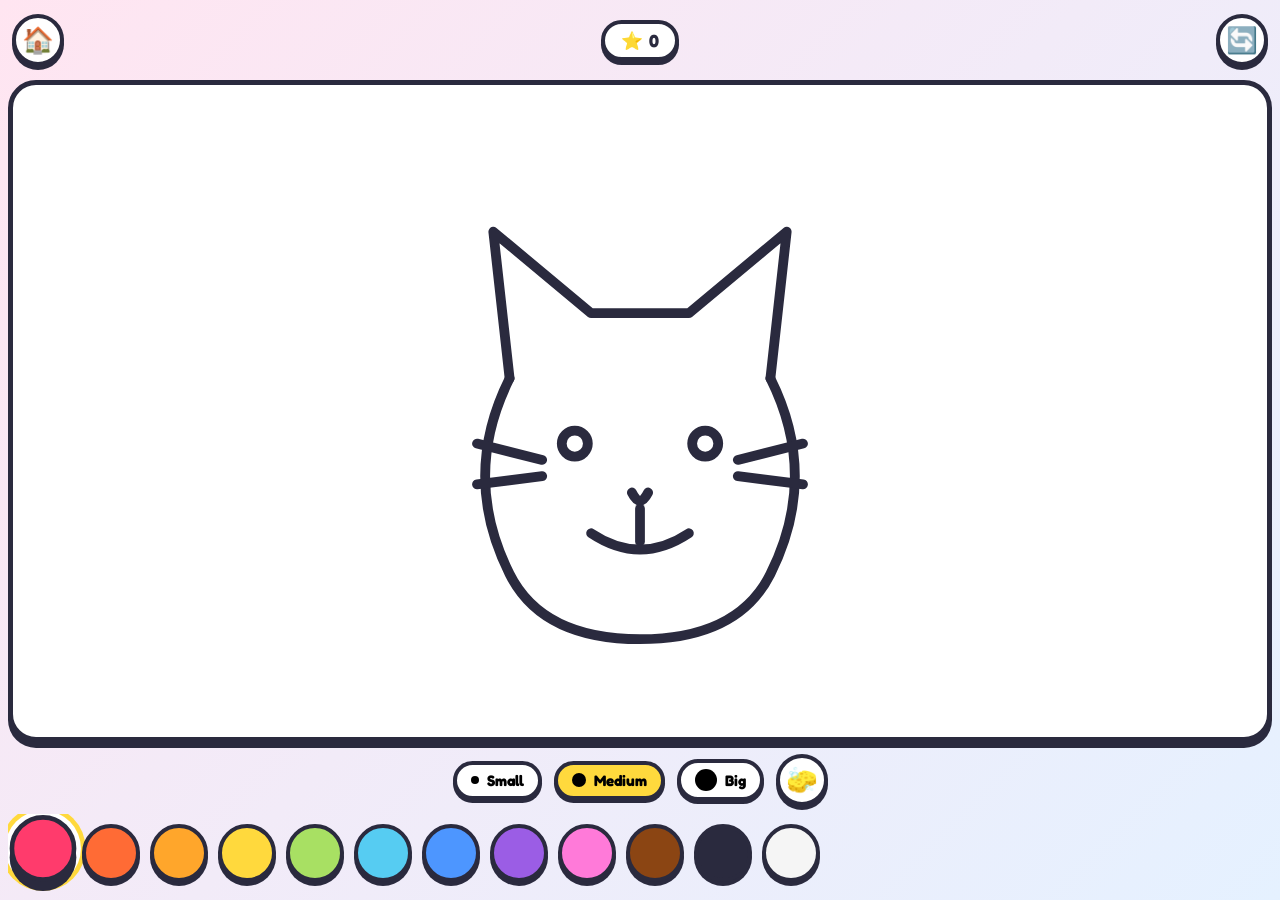
==== games/coloring.html @ 531c8b72 "Rename coloring.html to games/coloring.html" ====
<!DOCTYPE html>
<html lang="en">
<head>
<meta charset="UTF-8" />
<meta name="viewport" content="width=device-width, initial-scale=1.0, maximum-scale=1.0, user-scalable=no, viewport-fit=cover" />
<meta name="apple-mobile-web-app-capable" content="yes" />
<meta name="mobile-web-app-capable" content="yes" />
<meta name="theme-color" content="#FFD93D" />
<title>Jamaris Game — Coloring</title>
<link rel="preconnect" href="https://fonts.googleapis.com">
<link rel="preconnect" href="https://fonts.gstatic.com" crossorigin>
<link href="https://fonts.googleapis.com/css2?family=Fredoka:wght@500;600;700&family=Bowlby+One&display=swap" rel="stylesheet">
<link rel="stylesheet" href="../css/style.css">
</head>
<body>
<div class="screen active" id="coloring">
  <div class="top-bar">
    <button class="icon-btn" id="homeBtn" aria-label="Home">🏠</button>
    <div class="mini-stars">⭐ <span id="gameStars">0</span></div>
    <button class="icon-btn" id="nextBtn" aria-label="New animal">🔄</button>
  </div>

  <div class="canvas-wrap" id="canvasWrap">
    <canvas id="drawCanvas"></canvas>
    <svg id="outlineSvg" viewBox="0 0 400 400" preserveAspectRatio="xMidYMid meet"></svg>
  </div>

  <div class="brush-row">
    <button class="brush-btn" data-brush="12">
      <span class="brush-dot" style="width:8px;height:8px;"></span> Small
    </button>
    <button class="brush-btn active" data-brush="24">
      <span class="brush-dot" style="width:14px;height:14px;"></span> Medium
    </button>
    <button class="brush-btn" data-brush="40">
      <span class="brush-dot" style="width:22px;height:22px;"></span> Big
    </button>
    <button class="icon-btn" id="eraseBtn" aria-label="Erase">🧽</button>
  </div>

  <div class="palette" id="palette"></div>
</div>

<!-- Celebration -->
<div class="celebrate" id="celebrate">
  <div class="msg" id="celebrateMsg">YAY!</div>
</div>

<!-- Go-home confirmation -->
<div class="modal-bg" id="homeModal">
  <div class="modal">
    <h2>Go home? 🏠</h2>
    <p style="font-size:1rem; color:#6b6b8a;">Your drawing will be erased.</p>
    <div class="modal-buttons">
      <button class="modal-btn no" id="stayBtn">Stay</button>
      <button class="modal-btn yes" id="leaveBtn">Yes</button>
    </div>
  </div>
</div>

<script src="../js/coloring.js"></script>
</body>
</html>
---- css/style.css ----
/* ============================================================
   JAMARIS GAME — shared styles
   ============================================================ */
* { box-sizing: border-box; margin: 0; padding: 0; -webkit-tap-highlight-color: transparent; }
html, body {
  width: 100%;
  height: 100%;
  overflow: hidden;
  overscroll-behavior: none;
  touch-action: manipulation;
  font-family: 'Fredoka', sans-serif;
  user-select: none;
  -webkit-user-select: none;
}
body {
  background: linear-gradient(135deg, #FFE5F1 0%, #E5F1FF 25%, #FFF5D6 50%, #E5FFE9 75%, #FFE5F1 100%);
  background-size: 400% 400%;
  animation: rainbowShift 20s ease infinite;
  color: #2a2a3e;
  height: 100dvh;
}
@keyframes rainbowShift {
  0%, 100% { background-position: 0% 50%; }
  50% { background-position: 100% 50%; }
}
a { text-decoration: none; color: inherit; }

.screen { position: fixed; inset: 0; display: none; flex-direction: column; }
.screen.active { display: flex; }

/* ---------- HOME SCREEN ---------- */
#home {
  padding: max(20px, env(safe-area-inset-top)) 20px max(20px, env(safe-area-inset-bottom));
  align-items: center;
  justify-content: space-between;
}
.title-wrap { text-align: center; padding-top: 10px; }
.title {
  font-family: 'Bowlby One', sans-serif;
  font-size: clamp(2.8rem, 12vw, 4.5rem);
  line-height: 1;
  letter-spacing: -2px;
  display: inline-block;
}
.title span {
  display: inline-block;
  animation: bounce 2s ease-in-out infinite;
}
.title span:nth-child(1) { color: #FF4F8B; animation-delay: 0s; }
.title span:nth-child(2) { color: #FFA62B; animation-delay: 0.1s; }
.title span:nth-child(3) { color: #FFD93D; animation-delay: 0.2s; }
.title span:nth-child(4) { color: #6BCB77; animation-delay: 0.3s; }
.title span:nth-child(5) { color: #4D96FF; animation-delay: 0.4s; }
.title span:nth-child(6) { color: #9B5DE5; animation-delay: 0.5s; }
.title span:nth-child(7) { color: #FF4F8B; animation-delay: 0.6s; }
@keyframes bounce {
  0%, 100% { transform: translateY(0) rotate(-2deg); }
  50% { transform: translateY(-12px) rotate(2deg); }
}
.subtitle {
  font-size: 1.1rem;
  font-weight: 600;
  color: #6b6b8a;
  margin-top: 8px;
}

.games-grid {
  display: grid;
  grid-template-columns: repeat(2, 1fr);
  gap: 18px;
  width: 100%;
  max-width: 480px;
  padding: 10px 4px;
}
.game-card {
  aspect-ratio: 1;
  border-radius: 28px;
  border: 5px solid #2a2a3e;
  display: flex;
  flex-direction: column;
  align-items: center;
  justify-content: center;
  cursor: pointer;
  position: relative;
  box-shadow: 0 8px 0 #2a2a3e, 0 12px 24px rgba(0,0,0,0.15);
  transition: transform 0.15s, box-shadow 0.15s;
  overflow: hidden;
}
.game-card:active {
  transform: translateY(4px);
  box-shadow: 0 4px 0 #2a2a3e, 0 6px 12px rgba(0,0,0,0.15);
}
.game-card.coloring { background: #FFB5D8; }
.game-card.locked   { background: #E8E8F0; cursor: not-allowed; }
.game-card .emoji {
  font-size: clamp(3rem, 14vw, 5rem);
  filter: drop-shadow(0 4px 0 rgba(0,0,0,0.1));
}
.game-card .label {
  font-weight: 700;
  font-size: 1.1rem;
  margin-top: 6px;
  color: #2a2a3e;
}
.game-card.locked .label { color: #9999b0; }
.game-card.locked .emoji { opacity: 0.4; filter: grayscale(0.7); }
.lock-badge {
  position: absolute;
  top: 8px;
  right: 8px;
  background: #2a2a3e;
  color: white;
  font-size: 0.7rem;
  padding: 4px 8px;
  border-radius: 20px;
  font-weight: 700;
}

.star-display {
  display: flex;
  align-items: center;
  gap: 8px;
  background: white;
  padding: 12px 22px;
  border-radius: 999px;
  border: 4px solid #2a2a3e;
  box-shadow: 0 5px 0 #2a2a3e;
  font-weight: 700;
  font-size: 1.3rem;
}
.star-display .star { font-size: 1.6rem; animation: spin 4s linear infinite; }
@keyframes spin { 100% { transform: rotate(360deg); } }

/* Decorative floating shapes */
.floater {
  position: absolute;
  font-size: 2.5rem;
  opacity: 0.6;
  animation: float 6s ease-in-out infinite;
  pointer-events: none;
}
@keyframes float {
  0%, 100% { transform: translateY(0) rotate(0deg); }
  50% { transform: translateY(-20px) rotate(15deg); }
}

/* ---------- COLORING SCREEN ---------- */
#coloring {
  padding: max(8px, env(safe-area-inset-top)) 8px max(8px, env(safe-area-inset-bottom));
}
.top-bar {
  display: flex;
  justify-content: space-between;
  align-items: center;
  padding: 6px 4px;
  gap: 8px;
}
.icon-btn {
  width: 52px;
  height: 52px;
  border-radius: 50%;
  border: 4px solid #2a2a3e;
  background: white;
  font-size: 1.6rem;
  display: flex;
  align-items: center;
  justify-content: center;
  cursor: pointer;
  box-shadow: 0 4px 0 #2a2a3e;
  transition: transform 0.1s, box-shadow 0.1s;
  flex-shrink: 0;
}
.icon-btn:active {
  transform: translateY(3px);
  box-shadow: 0 1px 0 #2a2a3e;
}
.mini-stars {
  background: white;
  border: 4px solid #2a2a3e;
  border-radius: 999px;
  padding: 6px 16px;
  font-weight: 700;
  font-size: 1.1rem;
  display: flex;
  align-items: center;
  gap: 6px;
  box-shadow: 0 4px 0 #2a2a3e;
}

.canvas-wrap {
  flex: 1;
  margin: 8px 0;
  background: white;
  border-radius: 28px;
  border: 5px solid #2a2a3e;
  box-shadow: 0 6px 0 #2a2a3e;
  position: relative;
  overflow: hidden;
  touch-action: none;
}
#drawCanvas {
  position: absolute;
  inset: 0;
  width: 100%;
  height: 100%;
  touch-action: none;
}
#outlineSvg {
  position: absolute;
  inset: 0;
  width: 100%;
  height: 100%;
  pointer-events: none;
}
#outlineSvg path, #outlineSvg circle, #outlineSvg ellipse {
  fill: none;
  stroke: #2a2a3e;
  stroke-width: 6;
  stroke-linejoin: round;
  stroke-linecap: round;
}

.palette {
  display: flex;
  gap: 10px;
  overflow-x: auto;
  overflow-y: hidden;
  padding: 10px 6px;
  scroll-snap-type: x mandatory;
  -webkit-overflow-scrolling: touch;
  scrollbar-width: none;
}
.palette::-webkit-scrollbar { display: none; }
.crayon {
  flex-shrink: 0;
  width: 58px;
  height: 58px;
  border-radius: 50%;
  border: 4px solid #2a2a3e;
  cursor: pointer;
  box-shadow: 0 4px 0 #2a2a3e;
  transition: transform 0.15s;
  scroll-snap-align: center;
  position: relative;
}
.crayon:active { transform: scale(0.9); }
.crayon.active {
  transform: scale(1.15) translateY(-4px);
  box-shadow: 0 8px 0 #2a2a3e, 0 0 0 4px white, 0 0 0 8px #FFD93D;
}

.brush-row {
  display: flex;
  align-items: center;
  justify-content: center;
  gap: 12px;
  padding: 4px 6px 8px;
  flex-wrap: wrap;
}
.brush-btn {
  border: 4px solid #2a2a3e;
  background: white;
  border-radius: 999px;
  padding: 6px 14px;
  font-family: 'Fredoka', sans-serif;
  font-weight: 700;
  font-size: 0.95rem;
  box-shadow: 0 3px 0 #2a2a3e;
  cursor: pointer;
  display: flex;
  align-items: center;
  gap: 8px;
}
.brush-btn:active { transform: translateY(2px); box-shadow: 0 1px 0 #2a2a3e; }
.brush-btn.active { background: #FFD93D; }
.brush-dot { background: currentColor; border-radius: 50%; display: inline-block; }

/* ---------- CELEBRATION ---------- */
.celebrate {
  position: fixed;
  inset: 0;
  pointer-events: none;
  display: none;
  align-items: center;
  justify-content: center;
  z-index: 100;
}
.celebrate.active { display: flex; }
.celebrate .msg {
  font-family: 'Bowlby One', sans-serif;
  font-size: clamp(3rem, 15vw, 6rem);
  color: white;
  -webkit-text-stroke: 4px #2a2a3e;
  paint-order: stroke fill;
  animation: pop 1s ease-out;
  text-align: center;
}
@keyframes pop {
  0% { transform: scale(0) rotate(-20deg); opacity: 0; }
  50% { transform: scale(1.2) rotate(5deg); opacity: 1; }
  100% { transform: scale(1) rotate(0deg); opacity: 1; }
}
.confetti {
  position: absolute;
  width: 14px;
  height: 14px;
  border-radius: 3px;
  animation: fall 2s ease-in forwards;
}
@keyframes fall {
  0% { transform: translateY(-100px) rotate(0deg); opacity: 1; }
  100% { transform: translateY(100vh) rotate(720deg); opacity: 0; }
}

/* ---------- MODAL ---------- */
.modal-bg {
  position: fixed;
  inset: 0;
  background: rgba(0,0,0,0.5);
  display: none;
  align-items: center;
  justify-content: center;
  z-index: 200;
  padding: 20px;
}
.modal-bg.active { display: flex; }
.modal {
  background: white;
  border: 5px solid #2a2a3e;
  border-radius: 28px;
  padding: 28px 24px;
  text-align: center;
  box-shadow: 0 8px 0 #2a2a3e;
  max-width: 320px;
  width: 100%;
}
.modal h2 { font-family: 'Bowlby One', sans-serif; font-size: 1.6rem; margin-bottom: 16px; color: #2a2a3e; }
.modal-buttons { display: flex; gap: 12px; justify-content: center; margin-top: 20px; }
.modal-btn {
  border: 4px solid #2a2a3e;
  border-radius: 18px;
  padding: 12px 20px;
  font-family: 'Fredoka', sans-serif;
  font-weight: 700;
  font-size: 1rem;
  box-shadow: 0 4px 0 #2a2a3e;
  cursor: pointer;
  min-width: 100px;
}
.modal-btn.yes { background: #FF4F8B; color: white; }
.modal-btn.no { background: white; }
.modal-btn:active { transform: translateY(3px); box-shadow: 0 1px 0 #2a2a3e; }
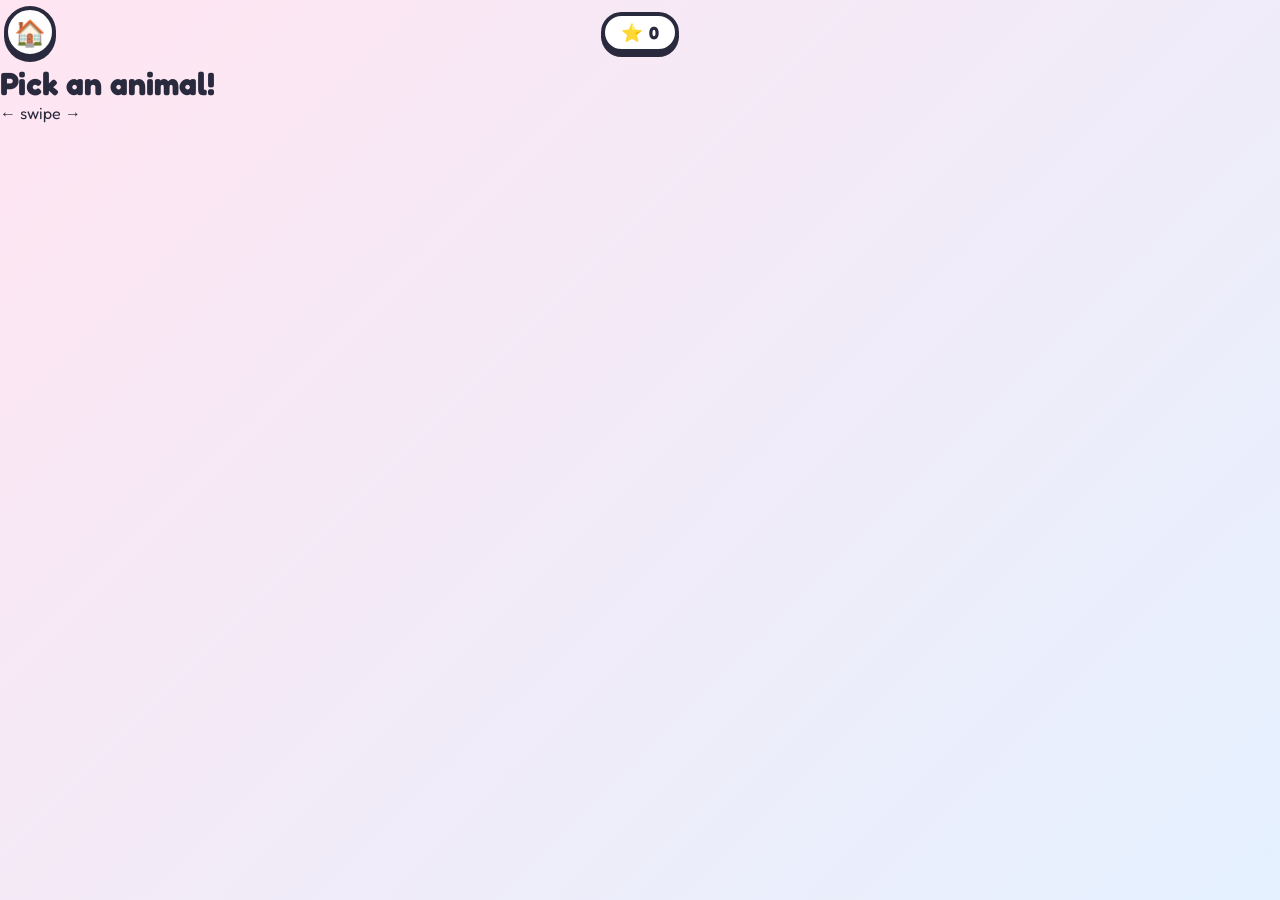
==== commit 8862bc51: "Update coloring.html" ====
--- a/games/coloring.html
+++ b/games/coloring.html
@@ -13,9 +13,29 @@
 <link rel="stylesheet" href="../css/style.css">
 </head>
 <body>
-<div class="screen active" id="coloring">
+
+<!-- PICKER SCREEN -->
+<div class="screen active" id="picker">
   <div class="top-bar">
-    <button class="icon-btn" id="homeBtn" aria-label="Home">🏠</button>
+    <a href="../index.html" class="icon-btn" aria-label="Home">🏠</a>
+    <div class="mini-stars">⭐ <span id="pickerStars">0</span></div>
+    <div style="width:52px;"></div>
+  </div>
+
+  <div class="picker-title">
+    <h1>Pick an animal!</h1>
+    <p>← swipe →</p>
+  </div>
+
+  <div class="animal-carousel" id="animalCarousel">
+    <!-- Cards inserted by JS -->
+  </div>
+</div>
+
+<!-- COLORING SCREEN -->
+<div class="screen" id="coloring">
+  <div class="top-bar">
+    <button class="icon-btn" id="backBtn" aria-label="Back">⬅️</button>
     <div class="mini-stars">⭐ <span id="gameStars">0</span></div>
     <button class="icon-btn" id="nextBtn" aria-label="New animal">🔄</button>
   </div>
@@ -46,18 +66,6 @@
   <div class="msg" id="celebrateMsg">YAY!</div>
 </div>
 
-<!-- Go-home confirmation -->
-<div class="modal-bg" id="homeModal">
-  <div class="modal">
-    <h2>Go home? 🏠</h2>
-    <p style="font-size:1rem; color:#6b6b8a;">Your drawing will be erased.</p>
-    <div class="modal-buttons">
-      <button class="modal-btn no" id="stayBtn">Stay</button>
-      <button class="modal-btn yes" id="leaveBtn">Yes</button>
-    </div>
-  </div>
-</div>
-
 <script src="../js/coloring.js"></script>
 </body>
 </html>
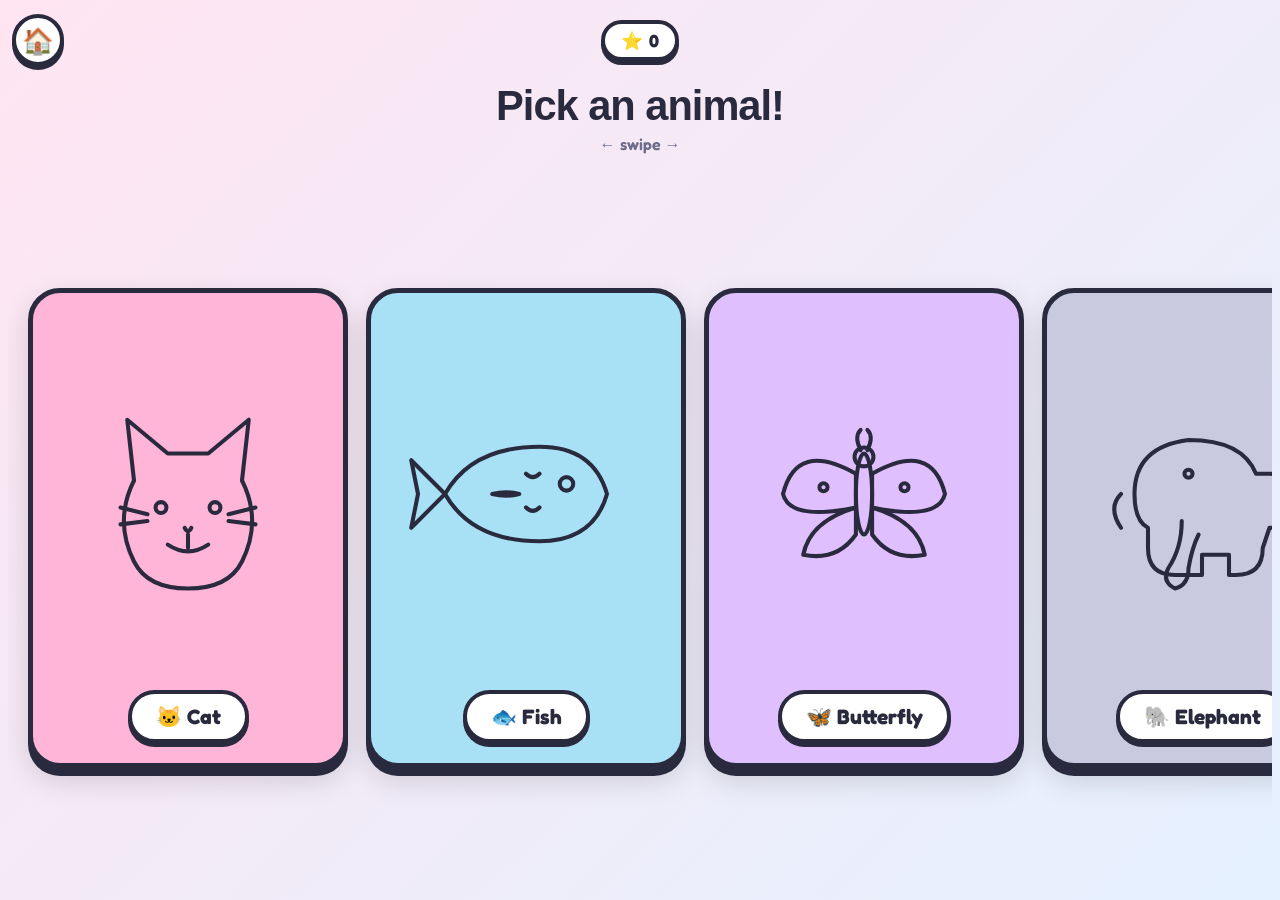
==== commit 8c5c03b6: "Update coloring.html" ====
--- a/games/coloring.html
+++ b/games/coloring.html
@@ -41,8 +41,8 @@
   </div>
 
   <div class="canvas-wrap" id="canvasWrap">
+    <canvas id="ghostCanvas"></canvas>
     <canvas id="drawCanvas"></canvas>
-    <svg id="outlineSvg" viewBox="0 0 400 400" preserveAspectRatio="xMidYMid meet"></svg>
   </div>
 
   <div class="brush-row">
--- a/css/style.css
+++ b/css/style.css
@@ -42,10 +42,7 @@
   letter-spacing: -2px;
   display: inline-block;
 }
-.title span {
-  display: inline-block;
-  animation: bounce 2s ease-in-out infinite;
-}
+.title span { display: inline-block; animation: bounce 2s ease-in-out infinite; }
 .title span:nth-child(1) { color: #FF4F8B; animation-delay: 0s; }
 .title span:nth-child(2) { color: #FFA62B; animation-delay: 0.1s; }
 .title span:nth-child(3) { color: #FFD93D; animation-delay: 0.2s; }
@@ -58,30 +55,17 @@
   50% { transform: translateY(-12px) rotate(2deg); }
 }
 .subtitle {
-  font-size: 1.1rem;
-  font-weight: 600;
-  color: #6b6b8a;
-  margin-top: 8px;
+  font-size: 1.1rem; font-weight: 600; color: #6b6b8a; margin-top: 8px;
 }
 
 .games-grid {
-  display: grid;
-  grid-template-columns: repeat(2, 1fr);
-  gap: 18px;
-  width: 100%;
-  max-width: 480px;
-  padding: 10px 4px;
+  display: grid; grid-template-columns: repeat(2, 1fr); gap: 18px;
+  width: 100%; max-width: 480px; padding: 10px 4px;
 }
 .game-card {
-  aspect-ratio: 1;
-  border-radius: 28px;
-  border: 5px solid #2a2a3e;
-  display: flex;
-  flex-direction: column;
-  align-items: center;
-  justify-content: center;
-  cursor: pointer;
-  position: relative;
+  aspect-ratio: 1; border-radius: 28px; border: 5px solid #2a2a3e;
+  display: flex; flex-direction: column; align-items: center; justify-content: center;
+  cursor: pointer; position: relative;
   box-shadow: 0 8px 0 #2a2a3e, 0 12px 24px rgba(0,0,0,0.15);
   transition: transform 0.15s, box-shadow 0.15s;
   overflow: hidden;
@@ -91,53 +75,35 @@
   box-shadow: 0 4px 0 #2a2a3e, 0 6px 12px rgba(0,0,0,0.15);
 }
 .game-card.coloring { background: #FFB5D8; }
+.game-card.dots     { background: #B5E0FF; }
 .game-card.locked   { background: #E8E8F0; cursor: not-allowed; }
 .game-card .emoji {
   font-size: clamp(3rem, 14vw, 5rem);
   filter: drop-shadow(0 4px 0 rgba(0,0,0,0.1));
 }
 .game-card .label {
-  font-weight: 700;
-  font-size: 1.1rem;
-  margin-top: 6px;
-  color: #2a2a3e;
+  font-weight: 700; font-size: 1.1rem; margin-top: 6px; color: #2a2a3e;
 }
 .game-card.locked .label { color: #9999b0; }
 .game-card.locked .emoji { opacity: 0.4; filter: grayscale(0.7); }
 .lock-badge {
-  position: absolute;
-  top: 8px;
-  right: 8px;
-  background: #2a2a3e;
-  color: white;
-  font-size: 0.7rem;
-  padding: 4px 8px;
-  border-radius: 20px;
-  font-weight: 700;
+  position: absolute; top: 8px; right: 8px;
+  background: #2a2a3e; color: white; font-size: 0.7rem;
+  padding: 4px 8px; border-radius: 20px; font-weight: 700;
 }
 
 .star-display {
-  display: flex;
-  align-items: center;
-  gap: 8px;
-  background: white;
-  padding: 12px 22px;
-  border-radius: 999px;
-  border: 4px solid #2a2a3e;
-  box-shadow: 0 5px 0 #2a2a3e;
-  font-weight: 700;
-  font-size: 1.3rem;
+  display: flex; align-items: center; gap: 8px;
+  background: white; padding: 12px 22px; border-radius: 999px;
+  border: 4px solid #2a2a3e; box-shadow: 0 5px 0 #2a2a3e;
+  font-weight: 700; font-size: 1.3rem;
 }
 .star-display .star { font-size: 1.6rem; animation: spin 4s linear infinite; }
 @keyframes spin { 100% { transform: rotate(360deg); } }
 
-/* Decorative floating shapes */
 .floater {
-  position: absolute;
-  font-size: 2.5rem;
-  opacity: 0.6;
-  animation: float 6s ease-in-out infinite;
-  pointer-events: none;
+  position: absolute; font-size: 2.5rem; opacity: 0.6;
+  animation: float 6s ease-in-out infinite; pointer-events: none;
 }
 @keyframes float {
   0%, 100% { transform: translateY(0) rotate(0deg); }
@@ -145,49 +111,191 @@
 }
 
 /* ---------- COLORING SCREEN ---------- */
-#coloring {
+#coloring, #game, #picker {
   padding: max(8px, env(safe-area-inset-top)) 8px max(8px, env(safe-area-inset-bottom));
 }
 .top-bar {
+  display: flex; justify-content: space-between; align-items: center;
+  padding: 6px 4px; gap: 8px;
+}
+.icon-btn {
+  width: 52px; height: 52px; border-radius: 50%;
+  border: 4px solid #2a2a3e; background: white;
+  font-size: 1.6rem;
+  display: flex; align-items: center; justify-content: center;
+  cursor: pointer; box-shadow: 0 4px 0 #2a2a3e;
+  transition: transform 0.1s, box-shadow 0.1s; flex-shrink: 0;
+  text-decoration: none;
+}
+.icon-btn:active { transform: translateY(3px); box-shadow: 0 1px 0 #2a2a3e; }
+.mini-stars {
+  background: white; border: 4px solid #2a2a3e; border-radius: 999px;
+  padding: 6px 16px; font-weight: 700; font-size: 1.1rem;
+  display: flex; align-items: center; gap: 6px;
+  box-shadow: 0 4px 0 #2a2a3e;
+}
+
+.canvas-wrap {
+  flex: 1; margin: 8px 0;
+  background: white; border-radius: 28px; border: 5px solid #2a2a3e;
+  box-shadow: 0 6px 0 #2a2a3e;
+  position: relative; overflow: hidden; touch-action: none;
+}
+#drawCanvas {
+  position: absolute; inset: 0; width: 100%; height: 100%; touch-action: none;
+}
+#outlineSvg {
+  position: absolute; inset: 0; width: 100%; height: 100%; pointer-events: none;
+}
+#outlineSvg path, #outlineSvg circle, #outlineSvg ellipse {
+  fill: none; stroke: #2a2a3e; stroke-width: 6;
+  stroke-linejoin: round; stroke-linecap: round;
+}
+
+.palette {
+  display: flex; gap: 10px; overflow-x: auto; overflow-y: hidden;
+  padding: 10px 6px;
+  scroll-snap-type: x mandatory;
+  -webkit-overflow-scrolling: touch; scrollbar-width: none;
+}
+.palette::-webkit-scrollbar { display: none; }
+.crayon {
+  flex-shrink: 0; width: 58px; height: 58px; border-radius: 50%;
+  border: 4px solid #2a2a3e; cursor: pointer;
+  box-shadow: 0 4px 0 #2a2a3e; transition: transform 0.15s;
+  scroll-snap-align: center; position: relative;
+}
+.crayon:active { transform: scale(0.9); }
+.crayon.active {
+  transform: scale(1.15) translateY(-4px);
+  box-shadow: 0 8px 0 #2a2a3e, 0 0 0 4px white, 0 0 0 8px #FFD93D;
+}
+
+.brush-row {
+  display: flex; align-items: center; justify-content: center;
+  gap: 12px; padding: 4px 6px 8px; flex-wrap: wrap;
+}
+.brush-btn {
+  border: 4px solid #2a2a3e; background: white; border-radius: 999px;
+  padding: 6px 14px; font-family: 'Fredoka', sans-serif;
+  font-weight: 700; font-size: 0.95rem;
+  box-shadow: 0 3px 0 #2a2a3e; cursor: pointer;
+  display: flex; align-items: center; gap: 8px;
+}
+.brush-btn:active { transform: translateY(2px); box-shadow: 0 1px 0 #2a2a3e; }
+.brush-btn.active { background: #FFD93D; }
+.brush-dot { background: currentColor; border-radius: 50%; display: inline-block; }
+
+/* ---------- PICKER SCREEN (animals/puzzles carousel) ---------- */
+.picker-title {
+  text-align: center; padding: 10px 0;
+}
+.picker-title h1 {
+  font-family: 'Bowlby One', sans-serif;
+  font-size: clamp(1.8rem, 7vw, 2.6rem);
+  color: #2a2a3e;
+  letter-spacing: -1px;
+}
+.picker-title p {
+  font-weight: 600; color: #6b6b8a;
+  font-size: 1rem; margin-top: 4px;
+  animation: leftright 2s ease-in-out infinite;
+}
+@keyframes leftright {
+  0%, 100% { transform: translateX(-5px); }
+  50% { transform: translateX(5px); }
+}
+
+.animal-carousel {
+  flex: 1;
   display: flex;
-  justify-content: space-between;
-  align-items: center;
-  padding: 6px 4px;
-  gap: 8px;
-}
-.icon-btn {
-  width: 52px;
-  height: 52px;
-  border-radius: 50%;
-  border: 4px solid #2a2a3e;
-  background: white;
-  font-size: 1.6rem;
+  gap: 18px;
+  overflow-x: auto;
+  overflow-y: hidden;
+  padding: 20px 20px;
+  scroll-snap-type: x mandatory;
+  -webkit-overflow-scrolling: touch;
+  scrollbar-width: none;
+  align-items: center;
+}
+.animal-carousel::-webkit-scrollbar { display: none; }
+
+.animal-card {
+  flex-shrink: 0;
+  width: 75vw;
+  max-width: 320px;
+  height: 75vh;
+  max-height: 480px;
+  border-radius: 32px;
+  border: 5px solid #2a2a3e;
+  box-shadow: 0 8px 0 #2a2a3e, 0 12px 30px rgba(0,0,0,0.15);
+  scroll-snap-align: center;
   display: flex;
+  flex-direction: column;
   align-items: center;
   justify-content: center;
+  padding: 20px;
   cursor: pointer;
-  box-shadow: 0 4px 0 #2a2a3e;
-  transition: transform 0.1s, box-shadow 0.1s;
-  flex-shrink: 0;
-}
-.icon-btn:active {
-  transform: translateY(3px);
-  box-shadow: 0 1px 0 #2a2a3e;
-}
-.mini-stars {
+  transition: transform 0.15s, box-shadow 0.15s;
+}
+.animal-card:active {
+  transform: translateY(4px);
+  box-shadow: 0 4px 0 #2a2a3e, 0 6px 16px rgba(0,0,0,0.15);
+}
+.animal-card-svg {
+  flex: 1;
+  width: 100%;
+  display: flex;
+  align-items: center;
+  justify-content: center;
+}
+.animal-card-svg svg {
+  width: 100%;
+  height: 100%;
+  max-height: 360px;
+}
+.animal-card-svg svg path,
+.animal-card-svg svg circle,
+.animal-card-svg svg ellipse {
+  fill: none;
+  stroke: #2a2a3e;
+  stroke-width: 6;
+  stroke-linejoin: round;
+  stroke-linecap: round;
+}
+.animal-card-name {
   background: white;
   border: 4px solid #2a2a3e;
   border-radius: 999px;
-  padding: 6px 16px;
+  padding: 10px 24px;
   font-weight: 700;
-  font-size: 1.1rem;
-  display: flex;
-  align-items: center;
-  gap: 6px;
+  font-size: 1.3rem;
+  margin-top: 16px;
   box-shadow: 0 4px 0 #2a2a3e;
 }
 
-.canvas-wrap {
+/* ---------- DOTS GAME ---------- */
+.dots-hint {
+  text-align: center;
+  background: white;
+  border: 4px solid #2a2a3e;
+  border-radius: 999px;
+  padding: 10px 22px;
+  font-weight: 700;
+  font-size: 1.2rem;
+  margin: 6px auto;
+  box-shadow: 0 4px 0 #2a2a3e;
+  display: inline-block;
+  align-self: center;
+}
+.dots-hint span { color: #FF4F8B; font-size: 1.4rem; }
+.dots-hint.done {
+  background: #FFD93D;
+  font-family: 'Bowlby One', sans-serif;
+  font-size: 1.4rem;
+  color: #2a2a3e;
+}
+.dots-wrap {
   flex: 1;
   margin: 8px 0;
   background: white;
@@ -196,94 +304,40 @@
   box-shadow: 0 6px 0 #2a2a3e;
   position: relative;
   overflow: hidden;
-  touch-action: none;
-}
-#drawCanvas {
-  position: absolute;
-  inset: 0;
+  display: flex;
+  align-items: center;
+  justify-content: center;
+  padding: 12px;
+}
+#dotsSvg {
   width: 100%;
   height: 100%;
   touch-action: none;
 }
-#outlineSvg {
-  position: absolute;
-  inset: 0;
-  width: 100%;
-  height: 100%;
-  pointer-events: none;
-}
-#outlineSvg path, #outlineSvg circle, #outlineSvg ellipse {
-  fill: none;
-  stroke: #2a2a3e;
-  stroke-width: 6;
-  stroke-linejoin: round;
-  stroke-linecap: round;
-}
-
-.palette {
-  display: flex;
-  gap: 10px;
-  overflow-x: auto;
-  overflow-y: hidden;
-  padding: 10px 6px;
-  scroll-snap-type: x mandatory;
-  -webkit-overflow-scrolling: touch;
-  scrollbar-width: none;
-}
-.palette::-webkit-scrollbar { display: none; }
-.crayon {
-  flex-shrink: 0;
-  width: 58px;
-  height: 58px;
-  border-radius: 50%;
-  border: 4px solid #2a2a3e;
-  cursor: pointer;
-  box-shadow: 0 4px 0 #2a2a3e;
-  transition: transform 0.15s;
-  scroll-snap-align: center;
-  position: relative;
-}
-.crayon:active { transform: scale(0.9); }
-.crayon.active {
-  transform: scale(1.15) translateY(-4px);
-  box-shadow: 0 8px 0 #2a2a3e, 0 0 0 4px white, 0 0 0 8px #FFD93D;
-}
-
-.brush-row {
-  display: flex;
-  align-items: center;
-  justify-content: center;
-  gap: 12px;
-  padding: 4px 6px 8px;
-  flex-wrap: wrap;
-}
-.brush-btn {
-  border: 4px solid #2a2a3e;
-  background: white;
-  border-radius: 999px;
-  padding: 6px 14px;
-  font-family: 'Fredoka', sans-serif;
-  font-weight: 700;
-  font-size: 0.95rem;
-  box-shadow: 0 3px 0 #2a2a3e;
-  cursor: pointer;
-  display: flex;
-  align-items: center;
-  gap: 8px;
-}
-.brush-btn:active { transform: translateY(2px); box-shadow: 0 1px 0 #2a2a3e; }
-.brush-btn.active { background: #FFD93D; }
-.brush-dot { background: currentColor; border-radius: 50%; display: inline-block; }
+.pulsing-dot circle:first-child {
+  animation: pulse 1.2s ease-in-out infinite;
+  transform-origin: center;
+  transform-box: fill-box;
+}
+@keyframes pulse {
+  0%, 100% { transform: scale(1); opacity: 0.3; }
+  50% { transform: scale(1.4); opacity: 0.6; }
+}
+.shake {
+  animation: shake 0.4s ease-in-out;
+  transform-origin: center;
+  transform-box: fill-box;
+}
+@keyframes shake {
+  0%, 100% { transform: translateX(0); }
+  25% { transform: translateX(-6px); }
+  75% { transform: translateX(6px); }
+}
 
 /* ---------- CELEBRATION ---------- */
 .celebrate {
-  position: fixed;
-  inset: 0;
-  pointer-events: none;
-  display: none;
-  align-items: center;
-  justify-content: center;
-  z-index: 100;
+  position: fixed; inset: 0; pointer-events: none; display: none;
+  align-items: center; justify-content: center; z-index: 100;
 }
 .celebrate.active { display: flex; }
 .celebrate .msg {
@@ -301,10 +355,7 @@
   100% { transform: scale(1) rotate(0deg); opacity: 1; }
 }
 .confetti {
-  position: absolute;
-  width: 14px;
-  height: 14px;
-  border-radius: 3px;
+  position: absolute; width: 14px; height: 14px; border-radius: 3px;
   animation: fall 2s ease-in forwards;
 }
 @keyframes fall {
@@ -314,38 +365,26 @@
 
 /* ---------- MODAL ---------- */
 .modal-bg {
-  position: fixed;
-  inset: 0;
-  background: rgba(0,0,0,0.5);
-  display: none;
-  align-items: center;
-  justify-content: center;
-  z-index: 200;
-  padding: 20px;
+  position: fixed; inset: 0; background: rgba(0,0,0,0.5);
+  display: none; align-items: center; justify-content: center;
+  z-index: 200; padding: 20px;
 }
 .modal-bg.active { display: flex; }
 .modal {
-  background: white;
-  border: 5px solid #2a2a3e;
-  border-radius: 28px;
-  padding: 28px 24px;
-  text-align: center;
-  box-shadow: 0 8px 0 #2a2a3e;
-  max-width: 320px;
-  width: 100%;
-}
-.modal h2 { font-family: 'Bowlby One', sans-serif; font-size: 1.6rem; margin-bottom: 16px; color: #2a2a3e; }
+  background: white; border: 5px solid #2a2a3e; border-radius: 28px;
+  padding: 28px 24px; text-align: center;
+  box-shadow: 0 8px 0 #2a2a3e; max-width: 320px; width: 100%;
+}
+.modal h2 {
+  font-family: 'Bowlby One', sans-serif; font-size: 1.6rem;
+  margin-bottom: 16px; color: #2a2a3e;
+}
 .modal-buttons { display: flex; gap: 12px; justify-content: center; margin-top: 20px; }
 .modal-btn {
-  border: 4px solid #2a2a3e;
-  border-radius: 18px;
-  padding: 12px 20px;
-  font-family: 'Fredoka', sans-serif;
-  font-weight: 700;
-  font-size: 1rem;
-  box-shadow: 0 4px 0 #2a2a3e;
-  cursor: pointer;
-  min-width: 100px;
+  border: 4px solid #2a2a3e; border-radius: 18px;
+  padding: 12px 20px; font-family: 'Fredoka', sans-serif;
+  font-weight: 700; font-size: 1rem;
+  box-shadow: 0 4px 0 #2a2a3e; cursor: pointer; min-width: 100px;
 }
 .modal-btn.yes { background: #FF4F8B; color: white; }
 .modal-btn.no { background: white; }
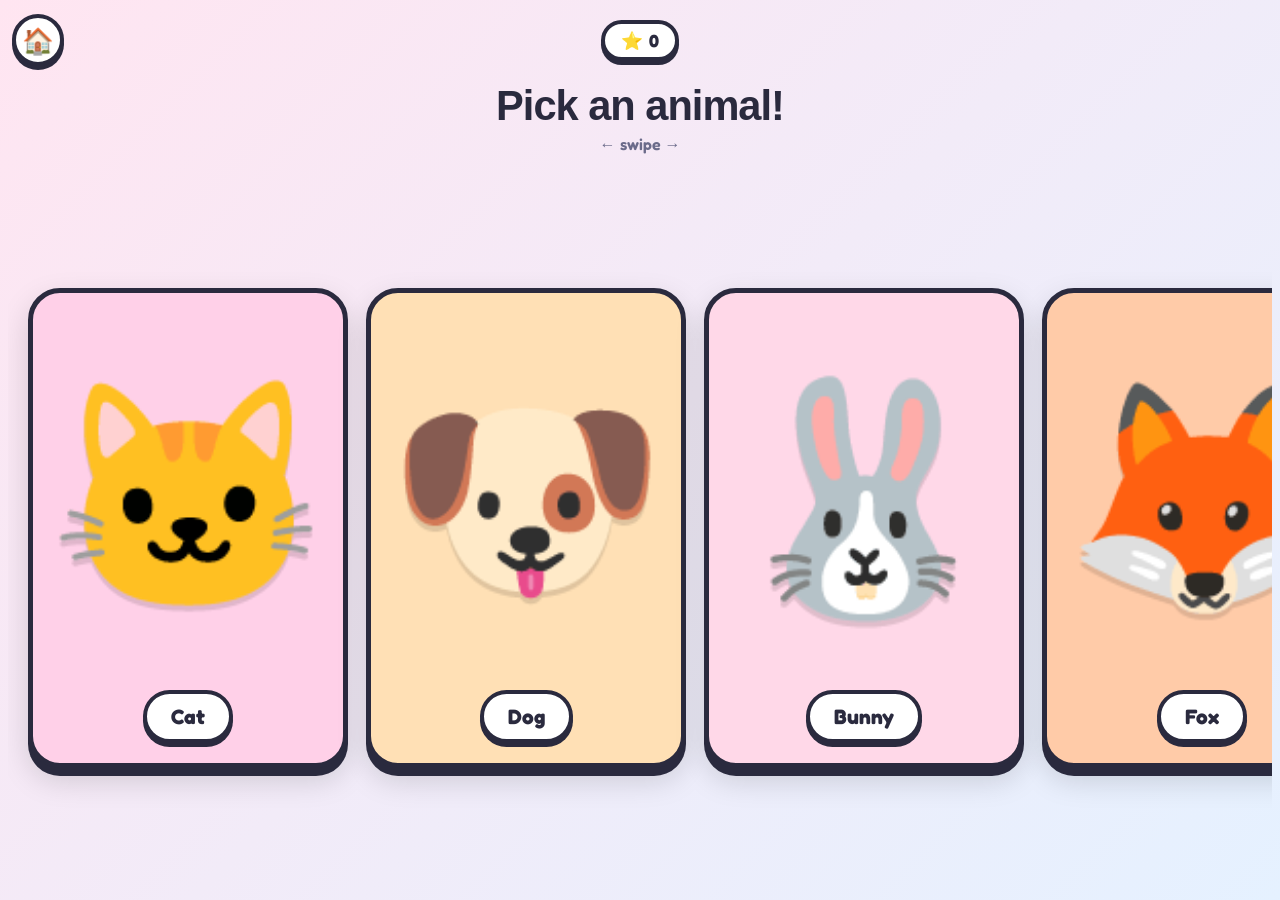
==== commit 93e67bc9: "Update coloring.html" ====
--- a/games/coloring.html
+++ b/games/coloring.html
@@ -36,16 +36,21 @@
 <div class="screen" id="coloring">
   <div class="top-bar">
     <button class="icon-btn" id="backBtn" aria-label="Back">⬅️</button>
-    <div class="mini-stars">⭐ <span id="gameStars">0</span></div>
+    <div class="mode-toggle" id="modeToggle">
+      <button class="mode-btn active" data-mode="tap">👆 Tap</button>
+      <button class="mode-btn" data-mode="brush">✏️ Brush</button>
+    </div>
     <button class="icon-btn" id="nextBtn" aria-label="New animal">🔄</button>
   </div>
 
   <div class="canvas-wrap" id="canvasWrap">
-    <canvas id="ghostCanvas"></canvas>
+    <!-- Tap-to-fill mode: an interactive SVG with separate parts -->
+    <svg id="animalSvg" viewBox="0 0 400 400" preserveAspectRatio="xMidYMid meet"></svg>
+    <!-- Brush mode: a canvas overlay for free-draw -->
     <canvas id="drawCanvas"></canvas>
   </div>
 
-  <div class="brush-row">
+  <div class="brush-row" id="brushRow">
     <button class="brush-btn" data-brush="12">
       <span class="brush-dot" style="width:8px;height:8px;"></span> Small
     </button>
--- a/css/style.css
+++ b/css/style.css
@@ -1,7 +1,11 @@
 /* ============================================================
-   JAMARIS GAME — shared styles
+   JAMARIS GAME — Complete stylesheet
+   Replace your entire css/style.css with this file
    ============================================================ */
 * { box-sizing: border-box; margin: 0; padding: 0; -webkit-tap-highlight-color: transparent; }
+:root {
+  --accent: #FF7AD9;
+}
 html, body {
   width: 100%;
   height: 100%;
@@ -25,7 +29,12 @@
 }
 a { text-decoration: none; color: inherit; }
 
-.screen { position: fixed; inset: 0; display: none; flex-direction: column; }
+.screen {
+  position: fixed;
+  inset: 0;
+  display: none;
+  flex-direction: column;
+}
 .screen.active { display: flex; }
 
 /* ---------- HOME SCREEN ---------- */
@@ -54,18 +63,26 @@
   0%, 100% { transform: translateY(0) rotate(-2deg); }
   50% { transform: translateY(-12px) rotate(2deg); }
 }
-.subtitle {
-  font-size: 1.1rem; font-weight: 600; color: #6b6b8a; margin-top: 8px;
-}
+.subtitle { font-size: 1.1rem; font-weight: 600; color: #6b6b8a; margin-top: 8px; }
 
 .games-grid {
-  display: grid; grid-template-columns: repeat(2, 1fr); gap: 18px;
-  width: 100%; max-width: 480px; padding: 10px 4px;
+  display: grid;
+  grid-template-columns: repeat(2, 1fr);
+  gap: 18px;
+  width: 100%;
+  max-width: 480px;
+  padding: 10px 4px;
 }
 .game-card {
-  aspect-ratio: 1; border-radius: 28px; border: 5px solid #2a2a3e;
-  display: flex; flex-direction: column; align-items: center; justify-content: center;
-  cursor: pointer; position: relative;
+  aspect-ratio: 1;
+  border-radius: 28px;
+  border: 5px solid #2a2a3e;
+  display: flex;
+  flex-direction: column;
+  align-items: center;
+  justify-content: center;
+  cursor: pointer;
+  position: relative;
   box-shadow: 0 8px 0 #2a2a3e, 0 12px 24px rgba(0,0,0,0.15);
   transition: transform 0.15s, box-shadow 0.15s;
   overflow: hidden;
@@ -76,94 +93,153 @@
 }
 .game-card.coloring { background: #FFB5D8; }
 .game-card.dots     { background: #B5E0FF; }
+.game-card.counting { background: #FFE9A8; }
 .game-card.locked   { background: #E8E8F0; cursor: not-allowed; }
 .game-card .emoji {
   font-size: clamp(3rem, 14vw, 5rem);
   filter: drop-shadow(0 4px 0 rgba(0,0,0,0.1));
 }
 .game-card .label {
-  font-weight: 700; font-size: 1.1rem; margin-top: 6px; color: #2a2a3e;
+  font-weight: 700;
+  font-size: 1.1rem;
+  margin-top: 6px;
+  color: #2a2a3e;
 }
 .game-card.locked .label { color: #9999b0; }
 .game-card.locked .emoji { opacity: 0.4; filter: grayscale(0.7); }
 .lock-badge {
-  position: absolute; top: 8px; right: 8px;
-  background: #2a2a3e; color: white; font-size: 0.7rem;
-  padding: 4px 8px; border-radius: 20px; font-weight: 700;
+  position: absolute;
+  top: 8px;
+  right: 8px;
+  background: #2a2a3e;
+  color: white;
+  font-size: 0.7rem;
+  padding: 4px 8px;
+  border-radius: 20px;
+  font-weight: 700;
 }
 
 .star-display {
-  display: flex; align-items: center; gap: 8px;
-  background: white; padding: 12px 22px; border-radius: 999px;
-  border: 4px solid #2a2a3e; box-shadow: 0 5px 0 #2a2a3e;
-  font-weight: 700; font-size: 1.3rem;
+  display: flex;
+  align-items: center;
+  gap: 8px;
+  background: white;
+  padding: 12px 22px;
+  border-radius: 999px;
+  border: 4px solid #2a2a3e;
+  box-shadow: 0 5px 0 #2a2a3e;
+  font-weight: 700;
+  font-size: 1.3rem;
 }
 .star-display .star { font-size: 1.6rem; animation: spin 4s linear infinite; }
 @keyframes spin { 100% { transform: rotate(360deg); } }
 
 .floater {
-  position: absolute; font-size: 2.5rem; opacity: 0.6;
-  animation: float 6s ease-in-out infinite; pointer-events: none;
+  position: absolute;
+  font-size: 2.5rem;
+  opacity: 0.6;
+  animation: float 6s ease-in-out infinite;
+  pointer-events: none;
 }
 @keyframes float {
   0%, 100% { transform: translateY(0) rotate(0deg); }
   50% { transform: translateY(-20px) rotate(15deg); }
 }
 
-/* ---------- COLORING SCREEN ---------- */
+/* ---------- GAME / PICKER SCREENS ---------- */
 #coloring, #game, #picker {
   padding: max(8px, env(safe-area-inset-top)) 8px max(8px, env(safe-area-inset-bottom));
 }
 .top-bar {
-  display: flex; justify-content: space-between; align-items: center;
-  padding: 6px 4px; gap: 8px;
+  display: flex;
+  justify-content: space-between;
+  align-items: center;
+  padding: 6px 4px;
+  gap: 8px;
+  flex-shrink: 0;
 }
 .icon-btn {
-  width: 52px; height: 52px; border-radius: 50%;
-  border: 4px solid #2a2a3e; background: white;
+  width: 52px;
+  height: 52px;
+  border-radius: 50%;
+  border: 4px solid #2a2a3e;
+  background: white;
   font-size: 1.6rem;
-  display: flex; align-items: center; justify-content: center;
-  cursor: pointer; box-shadow: 0 4px 0 #2a2a3e;
-  transition: transform 0.1s, box-shadow 0.1s; flex-shrink: 0;
+  display: flex;
+  align-items: center;
+  justify-content: center;
+  cursor: pointer;
+  box-shadow: 0 4px 0 #2a2a3e;
+  transition: transform 0.1s, box-shadow 0.1s;
+  flex-shrink: 0;
   text-decoration: none;
 }
 .icon-btn:active { transform: translateY(3px); box-shadow: 0 1px 0 #2a2a3e; }
 .mini-stars {
-  background: white; border: 4px solid #2a2a3e; border-radius: 999px;
-  padding: 6px 16px; font-weight: 700; font-size: 1.1rem;
-  display: flex; align-items: center; gap: 6px;
+  background: white;
+  border: 4px solid #2a2a3e;
+  border-radius: 999px;
+  padding: 6px 16px;
+  font-weight: 700;
+  font-size: 1.1rem;
+  display: flex;
+  align-items: center;
+  gap: 6px;
   box-shadow: 0 4px 0 #2a2a3e;
 }
 
+/* ---------- COLORING CANVAS ---------- */
 .canvas-wrap {
-  flex: 1; margin: 8px 0;
-  background: white; border-radius: 28px; border: 5px solid #2a2a3e;
+  flex: 1;
+  margin: 8px 0;
+  background: white;
+  border-radius: 28px;
+  border: 5px solid #2a2a3e;
   box-shadow: 0 6px 0 #2a2a3e;
-  position: relative; overflow: hidden; touch-action: none;
+  position: relative;
+  overflow: hidden;
+  touch-action: none;
+}
+#ghostCanvas {
+  position: absolute;
+  inset: 0;
+  width: 100%;
+  height: 100%;
+  pointer-events: none;
+  z-index: 1;
 }
 #drawCanvas {
-  position: absolute; inset: 0; width: 100%; height: 100%; touch-action: none;
-}
-#outlineSvg {
-  position: absolute; inset: 0; width: 100%; height: 100%; pointer-events: none;
-}
-#outlineSvg path, #outlineSvg circle, #outlineSvg ellipse {
-  fill: none; stroke: #2a2a3e; stroke-width: 6;
-  stroke-linejoin: round; stroke-linecap: round;
+  position: absolute;
+  inset: 0;
+  width: 100%;
+  height: 100%;
+  touch-action: none;
+  z-index: 2;
+  mix-blend-mode: multiply;
 }
 
 .palette {
-  display: flex; gap: 10px; overflow-x: auto; overflow-y: hidden;
+  display: flex;
+  gap: 10px;
+  overflow-x: auto;
+  overflow-y: hidden;
   padding: 10px 6px;
   scroll-snap-type: x mandatory;
-  -webkit-overflow-scrolling: touch; scrollbar-width: none;
+  -webkit-overflow-scrolling: touch;
+  scrollbar-width: none;
 }
 .palette::-webkit-scrollbar { display: none; }
 .crayon {
-  flex-shrink: 0; width: 58px; height: 58px; border-radius: 50%;
-  border: 4px solid #2a2a3e; cursor: pointer;
-  box-shadow: 0 4px 0 #2a2a3e; transition: transform 0.15s;
-  scroll-snap-align: center; position: relative;
+  flex-shrink: 0;
+  width: 58px;
+  height: 58px;
+  border-radius: 50%;
+  border: 4px solid #2a2a3e;
+  cursor: pointer;
+  box-shadow: 0 4px 0 #2a2a3e;
+  transition: transform 0.15s;
+  scroll-snap-align: center;
+  position: relative;
 }
 .crayon:active { transform: scale(0.9); }
 .crayon.active {
@@ -172,24 +248,33 @@
 }
 
 .brush-row {
-  display: flex; align-items: center; justify-content: center;
-  gap: 12px; padding: 4px 6px 8px; flex-wrap: wrap;
+  display: flex;
+  align-items: center;
+  justify-content: center;
+  gap: 12px;
+  padding: 4px 6px 8px;
+  flex-wrap: wrap;
 }
 .brush-btn {
-  border: 4px solid #2a2a3e; background: white; border-radius: 999px;
-  padding: 6px 14px; font-family: 'Fredoka', sans-serif;
-  font-weight: 700; font-size: 0.95rem;
-  box-shadow: 0 3px 0 #2a2a3e; cursor: pointer;
-  display: flex; align-items: center; gap: 8px;
+  border: 4px solid #2a2a3e;
+  background: white;
+  border-radius: 999px;
+  padding: 6px 14px;
+  font-family: 'Fredoka', sans-serif;
+  font-weight: 700;
+  font-size: 0.95rem;
+  box-shadow: 0 3px 0 #2a2a3e;
+  cursor: pointer;
+  display: flex;
+  align-items: center;
+  gap: 8px;
 }
 .brush-btn:active { transform: translateY(2px); box-shadow: 0 1px 0 #2a2a3e; }
 .brush-btn.active { background: #FFD93D; }
 .brush-dot { background: currentColor; border-radius: 50%; display: inline-block; }
 
-/* ---------- PICKER SCREEN (animals/puzzles carousel) ---------- */
-.picker-title {
-  text-align: center; padding: 10px 0;
-}
+/* ---------- PICKER SCREEN ---------- */
+.picker-title { text-align: center; padding: 10px 0; flex-shrink: 0; }
 .picker-title h1 {
   font-family: 'Bowlby One', sans-serif;
   font-size: clamp(1.8rem, 7vw, 2.6rem);
@@ -197,8 +282,10 @@
   letter-spacing: -1px;
 }
 .picker-title p {
-  font-weight: 600; color: #6b6b8a;
-  font-size: 1rem; margin-top: 4px;
+  font-weight: 600;
+  color: #6b6b8a;
+  font-size: 1rem;
+  margin-top: 4px;
   animation: leftright 2s ease-in-out infinite;
 }
 @keyframes leftright {
@@ -249,19 +336,28 @@
   align-items: center;
   justify-content: center;
 }
-.animal-card-svg svg {
-  width: 100%;
-  height: 100%;
-  max-height: 360px;
-}
+.animal-card-svg svg { width: 100%; height: 100%; max-height: 360px; }
 .animal-card-svg svg path,
 .animal-card-svg svg circle,
 .animal-card-svg svg ellipse {
   fill: none;
   stroke: #2a2a3e;
-  stroke-width: 6;
+  stroke-width: 7;
   stroke-linejoin: round;
   stroke-linecap: round;
+}
+.animal-card-emoji {
+  flex: 1;
+  display: flex;
+  align-items: center;
+  justify-content: center;
+  font-size: clamp(8rem, 28vw, 14rem);
+  filter: drop-shadow(0 6px 0 rgba(0,0,0,0.12));
+  animation: gentleBob 3s ease-in-out infinite;
+}
+@keyframes gentleBob {
+  0%, 100% { transform: translateY(0) rotate(-3deg); }
+  50% { transform: translateY(-10px) rotate(3deg); }
 }
 .animal-card-name {
   background: white;
@@ -309,11 +405,7 @@
   justify-content: center;
   padding: 12px;
 }
-#dotsSvg {
-  width: 100%;
-  height: 100%;
-  touch-action: none;
-}
+#dotsSvg { width: 100%; height: 100%; touch-action: none; }
 .pulsing-dot circle:first-child {
   animation: pulse 1.2s ease-in-out infinite;
   transform-origin: center;
@@ -334,10 +426,241 @@
   75% { transform: translateX(6px); }
 }
 
+/* ============================================================
+   COUNTING GAME — IMPORTANT: layout fixes for the wrap
+   ============================================================ */
+.count-badge {
+  background: white;
+  border: 4px solid #2a2a3e;
+  border-radius: 999px;
+  padding: 8px 18px;
+  font-family: 'Bowlby One', sans-serif;
+  font-size: 1.3rem;
+  color: #2a2a3e;
+  box-shadow: 0 4px 0 #2a2a3e;
+}
+.count-badge #currentCount { color: var(--accent); }
+
+.number-display {
+  text-align: center;
+  padding: 8px 0;
+  flex-shrink: 0;
+}
+.number-label {
+  font-weight: 600;
+  color: #6b6b8a;
+  font-size: 1rem;
+  margin-bottom: 4px;
+}
+.big-number {
+  font-family: 'Bowlby One', sans-serif;
+  font-size: clamp(3.5rem, 15vw, 6rem);
+  line-height: 1;
+  color: var(--accent);
+  -webkit-text-stroke: 5px #2a2a3e;
+  paint-order: stroke fill;
+  display: inline-block;
+}
+@keyframes numberPop {
+  0% { transform: scale(0.3) rotate(-15deg); opacity: 0; }
+  60% { transform: scale(1.2) rotate(5deg); opacity: 1; }
+  100% { transform: scale(1) rotate(0deg); opacity: 1; }
+}
+
+/* THIS IS THE KEY FIX: counting-wrap needs flex:1 AND explicit width */
+.counting-wrap {
+  flex: 1 1 auto;
+  width: 100%;
+  min-height: 200px;
+  margin: 8px 0;
+  background: white;
+  border-radius: 28px;
+  border: 5px solid #2a2a3e;
+  box-shadow: 0 6px 0 #2a2a3e;
+  position: relative;
+  overflow: hidden;
+  display: block; /* not flex - we position children absolutely */
+}
+
+.count-obj {
+  position: absolute;
+  cursor: pointer;
+  display: flex;
+  align-items: center;
+  justify-content: center;
+  user-select: none;
+  -webkit-user-select: none;
+  -webkit-touch-callout: none;
+  transition: transform 0.15s ease-out;
+  animation: dropIn 0.5s ease-out backwards;
+  filter: drop-shadow(0 4px 0 rgba(0,0,0,0.15));
+  line-height: 1;
+  z-index: 1;
+}
+@keyframes dropIn {
+  0% { transform: scale(0) rotate(-30deg); opacity: 0; }
+  60% { transform: scale(1.15) rotate(5deg); opacity: 1; }
+  100% { opacity: 1; }
+}
+.count-obj:active { transform: scale(0.85) !important; }
+.count-obj.counted {
+  animation: countedBounce 0.5s ease-out;
+  z-index: 2;
+}
+@keyframes countedBounce {
+  0% { transform: scale(1); }
+  30% { transform: scale(1.4) rotate(10deg); }
+  100% { transform: scale(0.9) rotate(0deg); }
+}
+
+.check-mark {
+  position: absolute;
+  top: -10px;
+  right: -10px;
+  background: var(--accent);
+  color: white;
+  font-family: 'Bowlby One', sans-serif;
+  font-size: 1.2rem;
+  width: 36px;
+  height: 36px;
+  border-radius: 50%;
+  border: 4px solid white;
+  display: flex;
+  align-items: center;
+  justify-content: center;
+  box-shadow: 0 3px 0 #2a2a3e;
+  animation: checkPop 0.4s cubic-bezier(0.18, 0.89, 0.32, 1.28);
+  z-index: 5;
+}
+@keyframes checkPop {
+  0% { transform: scale(0) rotate(-180deg); }
+  100% { transform: scale(1) rotate(0deg); }
+}
+
+.sparkle {
+  position: absolute;
+  font-size: 1.5rem;
+  pointer-events: none;
+  animation: sparkleFly 0.8s ease-out forwards;
+  z-index: 10;
+}
+@keyframes sparkleFly {
+  0% { transform: translate(-50%, -50%) scale(0); opacity: 1; }
+  50% { opacity: 1; }
+  100% {
+    transform: translate(calc(-50% + var(--dx)), calc(-50% + var(--dy))) scale(1) rotate(180deg);
+    opacity: 0;
+  }
+}
+
+.progress-bar {
+  height: 22px;
+  background: white;
+  border: 4px solid #2a2a3e;
+  border-radius: 999px;
+  margin: 4px 4px 8px;
+  overflow: hidden;
+  position: relative;
+  box-shadow: 0 4px 0 #2a2a3e;
+  flex-shrink: 0;
+}
+.progress-fill {
+  height: 100%;
+  background: linear-gradient(90deg, var(--accent), #FFD93D);
+  width: 0%;
+  transition: width 0.4s ease-out;
+  border-radius: 999px;
+}
+
+.count-preview {
+  flex: 1;
+  display: flex;
+  flex-direction: column;
+  align-items: center;
+  justify-content: center;
+  gap: 12px;
+}
+.count-preview-emoji {
+  filter: drop-shadow(0 6px 0 rgba(0,0,0,0.12));
+  animation: gentleBob 3s ease-in-out infinite;
+}
+.count-preview-row { display: flex; gap: 10px; }
+.count-preview-row span { filter: drop-shadow(0 3px 0 rgba(0,0,0,0.12)); }
+
+.number-complete {
+  position: fixed;
+  inset: 0;
+  background: rgba(0,0,0,0.55);
+  display: none;
+  align-items: center;
+  justify-content: center;
+  z-index: 150;
+  cursor: pointer;
+}
+.number-complete.active {
+  display: flex;
+  animation: fadeIn 0.3s ease-out;
+}
+@keyframes fadeIn { from { opacity: 0; } to { opacity: 1; } }
+.number-complete-inner {
+  background: white;
+  border: 6px solid #2a2a3e;
+  border-radius: 32px;
+  padding: 30px 40px;
+  text-align: center;
+  box-shadow: 0 10px 0 #2a2a3e;
+  animation: pop 0.5s ease-out;
+  max-width: 90vw;
+}
+.trophy {
+  font-size: 4rem;
+  animation: trophyBounce 1s ease-in-out infinite;
+}
+@keyframes trophyBounce {
+  0%, 100% { transform: translateY(0) rotate(-5deg); }
+  50% { transform: translateY(-12px) rotate(5deg); }
+}
+.big-number-done {
+  font-family: 'Bowlby One', sans-serif;
+  font-size: 5rem;
+  color: var(--accent);
+  -webkit-text-stroke: 4px #2a2a3e;
+  paint-order: stroke fill;
+  margin: 10px 0;
+}
+.next-msg {
+  font-weight: 700;
+  color: #6b6b8a;
+  font-size: 1.1rem;
+  margin-top: 8px;
+  animation: pulse-msg 1.5s ease-in-out infinite;
+}
+@keyframes pulse-msg {
+  0%, 100% { opacity: 0.6; }
+  50% { opacity: 1; }
+}
+.trophy-mode .trophy-big {
+  font-size: 6rem;
+  animation: trophyBounce 1s ease-in-out infinite;
+}
+.trophy-mode .trophy-msg {
+  font-family: 'Bowlby One', sans-serif;
+  font-size: 1.8rem;
+  color: var(--accent);
+  -webkit-text-stroke: 3px #2a2a3e;
+  paint-order: stroke fill;
+  margin: 12px 0;
+}
+
 /* ---------- CELEBRATION ---------- */
 .celebrate {
-  position: fixed; inset: 0; pointer-events: none; display: none;
-  align-items: center; justify-content: center; z-index: 100;
+  position: fixed;
+  inset: 0;
+  pointer-events: none;
+  display: none;
+  align-items: center;
+  justify-content: center;
+  z-index: 100;
 }
 .celebrate.active { display: flex; }
 .celebrate .msg {
@@ -355,7 +678,10 @@
   100% { transform: scale(1) rotate(0deg); opacity: 1; }
 }
 .confetti {
-  position: absolute; width: 14px; height: 14px; border-radius: 3px;
+  position: absolute;
+  width: 14px;
+  height: 14px;
+  border-radius: 3px;
   animation: fall 2s ease-in forwards;
 }
 @keyframes fall {
@@ -365,27 +691,760 @@
 
 /* ---------- MODAL ---------- */
 .modal-bg {
-  position: fixed; inset: 0; background: rgba(0,0,0,0.5);
-  display: none; align-items: center; justify-content: center;
-  z-index: 200; padding: 20px;
+  position: fixed;
+  inset: 0;
+  background: rgba(0,0,0,0.5);
+  display: none;
+  align-items: center;
+  justify-content: center;
+  z-index: 200;
+  padding: 20px;
 }
 .modal-bg.active { display: flex; }
 .modal {
-  background: white; border: 5px solid #2a2a3e; border-radius: 28px;
-  padding: 28px 24px; text-align: center;
-  box-shadow: 0 8px 0 #2a2a3e; max-width: 320px; width: 100%;
+  background: white;
+  border: 5px solid #2a2a3e;
+  border-radius: 28px;
+  padding: 28px 24px;
+  text-align: center;
+  box-shadow: 0 8px 0 #2a2a3e;
+  max-width: 320px;
+  width: 100%;
 }
 .modal h2 {
-  font-family: 'Bowlby One', sans-serif; font-size: 1.6rem;
-  margin-bottom: 16px; color: #2a2a3e;
-}
-.modal-buttons { display: flex; gap: 12px; justify-content: center; margin-top: 20px; }
+  font-family: 'Bowlby One', sans-serif;
+  font-size: 1.6rem;
+  margin-bottom: 16px;
+  color: #2a2a3e;
+}
+.modal-buttons {
+  display: flex;
+  gap: 12px;
+  justify-content: center;
+  margin-top: 20px;
+}
 .modal-btn {
-  border: 4px solid #2a2a3e; border-radius: 18px;
-  padding: 12px 20px; font-family: 'Fredoka', sans-serif;
-  font-weight: 700; font-size: 1rem;
-  box-shadow: 0 4px 0 #2a2a3e; cursor: pointer; min-width: 100px;
+  border: 4px solid #2a2a3e;
+  border-radius: 18px;
+  padding: 12px 20px;
+  font-family: 'Fredoka', sans-serif;
+  font-weight: 700;
+  font-size: 1rem;
+  box-shadow: 0 4px 0 #2a2a3e;
+  cursor: pointer;
+  min-width: 100px;
 }
 .modal-btn.yes { background: #FF4F8B; color: white; }
 .modal-btn.no { background: white; }
 .modal-btn:active { transform: translateY(3px); box-shadow: 0 1px 0 #2a2a3e; }
+/* ============================================================
+   SHAPES GAME styles - ADD THESE TO THE END OF style.css
+   ============================================================ */
+
+/* Progress dots in top bar */
+.progress-dots {
+  display: flex;
+  gap: 8px;
+  align-items: center;
+  justify-content: center;
+}
+.progress-dot {
+  width: 18px;
+  height: 18px;
+  border-radius: 50%;
+  border: 3px solid #2a2a3e;
+  background: white;
+  box-shadow: 0 2px 0 #2a2a3e;
+  transition: all 0.3s;
+}
+.progress-dot.done {
+  background: #6BCB77;
+}
+.progress-dot.current {
+  background: #FFD93D;
+  transform: scale(1.3);
+  animation: dotPulse 1s ease-in-out infinite;
+}
+@keyframes dotPulse {
+  0%, 100% { box-shadow: 0 2px 0 #2a2a3e, 0 0 0 0 rgba(255, 217, 61, 0.6); }
+  50% { box-shadow: 0 2px 0 #2a2a3e, 0 0 0 8px rgba(255, 217, 61, 0); }
+}
+
+/* Hint message */
+.shape-hint {
+  background: white;
+  border: 4px solid #2a2a3e;
+  border-radius: 999px;
+  padding: 10px 22px;
+  font-weight: 700;
+  font-size: 1.1rem;
+  margin: 6px auto;
+  box-shadow: 0 4px 0 #2a2a3e;
+  text-align: center;
+  align-self: center;
+  flex-shrink: 0;
+}
+.shape-hint span {
+  color: var(--accent, #FF4F8B);
+  font-family: 'Bowlby One', sans-serif;
+  font-size: 1.2rem;
+}
+
+/* Stage area where everything happens */
+.shapes-stage {
+  flex: 1;
+  position: relative;
+  margin: 8px;
+  background: white;
+  border-radius: 28px;
+  border: 5px solid #2a2a3e;
+  box-shadow: 0 6px 0 #2a2a3e;
+  overflow: hidden;
+  display: flex;
+  flex-direction: column;
+  min-height: 300px;
+}
+
+/* Top area where the draggable shape spawns */
+.shape-spawn {
+  flex: 1;
+  position: relative;
+  min-height: 150px;
+}
+
+/* Bottom area with the holes */
+.shape-holes {
+  display: flex;
+  justify-content: space-around;
+  align-items: center;
+  padding: 16px 12px;
+  gap: 12px;
+  background: linear-gradient(180deg, transparent, rgba(0,0,0,0.04));
+  border-top: 4px dashed rgba(42, 42, 62, 0.15);
+  flex-shrink: 0;
+}
+
+/* The holes (target drop zones) */
+.shape-hole {
+  width: 28vw;
+  max-width: 100px;
+  height: 28vw;
+  max-height: 100px;
+  position: relative;
+  transition: transform 0.2s;
+}
+.shape-hole .hole-svg {
+  width: 100%;
+  height: 100%;
+  display: block;
+}
+/* Holes look "recessed" - dark fill, no stroke */
+.shape-hole .hole-svg path,
+.shape-hole .hole-svg circle,
+.shape-hole .hole-svg rect {
+  fill: rgba(42, 42, 62, 0.15);
+  stroke: rgba(42, 42, 62, 0.4);
+  stroke-width: 3;
+  stroke-dasharray: 6 4;
+}
+/* When the player drags the right shape near, glow up */
+.shape-hole.glow {
+  transform: scale(1.15);
+}
+.shape-hole.glow .hole-svg path,
+.shape-hole.glow .hole-svg circle,
+.shape-hole.glow .hole-svg rect {
+  fill: rgba(255, 217, 61, 0.4);
+  stroke: #FFD93D;
+  stroke-width: 4;
+  stroke-dasharray: none;
+  animation: holeGlow 0.5s ease-in-out infinite alternate;
+}
+@keyframes holeGlow {
+  from { filter: drop-shadow(0 0 4px #FFD93D); }
+  to   { filter: drop-shadow(0 0 16px #FFD93D); }
+}
+/* Filled holes (after dropping correctly) */
+.shape-hole.filled .hole-svg path,
+.shape-hole.filled .hole-svg circle,
+.shape-hole.filled .hole-svg rect {
+  fill: rgba(107, 203, 119, 0.3);
+  stroke: #6BCB77;
+  stroke-dasharray: none;
+}
+
+/* The draggable shape itself */
+.drag-shape {
+  position: absolute;
+  left: 50%;
+  top: 50%;
+  transform: translate(-50%, -50%);
+  width: 38vw;
+  max-width: 140px;
+  height: 38vw;
+  max-height: 140px;
+  cursor: grab;
+  touch-action: none;
+  user-select: none;
+  -webkit-user-select: none;
+  filter: drop-shadow(0 6px 0 rgba(0,0,0,0.2));
+  animation: idleWobble 2s ease-in-out infinite;
+  z-index: 5;
+}
+.drag-shape.dragging {
+  cursor: grabbing;
+  animation: none;
+  z-index: 20;
+  filter: drop-shadow(0 12px 12px rgba(0,0,0,0.3));
+}
+@keyframes idleWobble {
+  0%, 100% { transform: translate(-50%, -50%) rotate(-3deg); }
+  50% { transform: translate(-50%, -50%) rotate(3deg); }
+}
+
+.drag-shape .drag-svg {
+  width: 100%;
+  height: 100%;
+  display: block;
+}
+.drag-shape .drag-svg path,
+.drag-shape .drag-svg circle,
+.drag-shape .drag-svg rect {
+  stroke: #2a2a3e;
+  stroke-width: 5;
+  stroke-linejoin: round;
+  vector-effect: non-scaling-stroke;
+}
+
+/* ============================================================
+   ADDITIONAL HOME CARD COLORS — append to style.css
+   (some may already be there, harmless if duplicate)
+   ============================================================ */
+.game-card.shapes   { background: #C8E6FF; }
+.game-card.train    { background: #FFD9B0; }
+
+/* Make game grid look great with 5-6 cards by allowing wrap */
+.games-grid {
+  display: grid;
+  grid-template-columns: repeat(2, 1fr);
+  gap: 14px; /* slightly tighter for more cards */
+  width: 100%;
+  max-width: 480px;
+  padding: 10px 4px;
+}
+
+/* When 6 cards, make them a bit smaller so they fit on iPhone */
+@media (max-height: 800px) {
+  .game-card .emoji {
+    font-size: clamp(2.5rem, 11vw, 4rem);
+  }
+  .game-card .label {
+    font-size: 1rem;
+  }
+}
+
+/* ============================================================
+   BUILD A TRAIN — ADD THESE TO THE END OF style.css
+   ============================================================ */
+
+.train-title {
+  font-family: 'Bowlby One', sans-serif;
+  font-size: clamp(1.2rem, 5vw, 1.6rem);
+  color: #2a2a3e;
+  text-align: center;
+  flex: 1;
+}
+
+.go-btn {
+  background: #6BCB77 !important;
+}
+.go-btn.riding {
+  animation: spin 0.8s linear infinite;
+  background: #FFD93D !important;
+}
+
+/* The sky scene that contains the train */
+.train-scene {
+  flex: 1;
+  position: relative;
+  margin: 8px;
+  background: linear-gradient(180deg, #B5E0FF 0%, #D8F0FF 50%, #C8E8B5 100%);
+  border-radius: 28px;
+  border: 5px solid #2a2a3e;
+  box-shadow: 0 6px 0 #2a2a3e;
+  overflow: hidden;
+  min-height: 280px;
+}
+
+.scene-sun {
+  position: absolute;
+  top: 8%;
+  right: 8%;
+  font-size: 3rem;
+  filter: drop-shadow(0 0 12px rgba(255, 220, 100, 0.6));
+  animation: sunPulse 4s ease-in-out infinite;
+}
+@keyframes sunPulse {
+  0%, 100% { transform: scale(1) rotate(0deg); }
+  50% { transform: scale(1.08) rotate(20deg); }
+}
+
+.scene-cloud {
+  position: absolute;
+  font-size: 2.5rem;
+  opacity: 0.85;
+  animation: cloudDrift 25s linear infinite;
+}
+@keyframes cloudDrift {
+  from { transform: translateX(-20px); }
+  to { transform: translateX(20px); }
+}
+.scene-cloud:nth-child(odd) {
+  animation-direction: reverse;
+  animation-duration: 30s;
+}
+
+.scene-mountain {
+  position: absolute;
+  bottom: 30%;
+  left: 0;
+  right: 0;
+  height: 100px;
+  background:
+    radial-gradient(circle at 15% 100%, #88a08c 30%, transparent 30%),
+    radial-gradient(circle at 50% 100%, #6b8c70 36%, transparent 36%),
+    radial-gradient(circle at 85% 100%, #88a08c 30%, transparent 30%);
+  background-size: 100% 100%;
+  background-repeat: no-repeat;
+  pointer-events: none;
+  opacity: 0.4;
+}
+
+/* Track area along the bottom of the scene */
+.train-track {
+  position: absolute;
+  left: 0;
+  right: 0;
+  bottom: 0;
+  height: 50%;
+  display: flex;
+  flex-direction: column;
+  justify-content: flex-end;
+  padding: 10px 0;
+  transition: background 0.2s;
+}
+.train-track.drag-over {
+  background: rgba(255, 217, 61, 0.25);
+}
+
+/* The train cars container */
+.train-cars {
+  display: flex;
+  align-items: flex-end;
+  gap: 0;
+  padding: 0 8px;
+  margin-bottom: 4px;
+  overflow-x: auto;
+  scrollbar-width: none;
+}
+.train-cars::-webkit-scrollbar { display: none; }
+
+.train-cars.riding {
+  animation: trainRide 3.5s ease-in-out forwards;
+}
+@keyframes trainRide {
+  0%   { transform: translateX(0); }
+  20%  { transform: translateX(40vw); }
+  50%  { transform: translateX(100vw); }
+  80%  { transform: translateX(-100vw); }
+  100% { transform: translateX(0); }
+}
+
+.train-piece {
+  flex-shrink: 0;
+  position: relative;
+  cursor: pointer;
+  filter: drop-shadow(0 4px 0 rgba(0,0,0,0.2));
+  transition: transform 0.2s;
+}
+.train-piece.loco {
+  width: 110px;
+  height: 80px;
+}
+.train-piece.car {
+  width: 95px;
+  height: 75px;
+  margin-left: -8px; /* slight overlap so couplers connect */
+}
+.train-piece svg {
+  width: 100%;
+  height: 100%;
+  display: block;
+}
+.train-piece.car:active {
+  transform: scale(1.08);
+}
+.train-piece.snap-in {
+  animation: snapIn 0.5s cubic-bezier(0.18, 0.89, 0.32, 1.28);
+}
+@keyframes snapIn {
+  0% { transform: translateY(-40px) scale(0.5); opacity: 0; }
+  60% { transform: translateY(0) scale(1.2); opacity: 1; }
+  100% { transform: translateY(0) scale(1); }
+}
+
+/* Spinning wheels when riding */
+.train-cars.riding .wheel-spoke {
+  animation: spinWheel 0.3s linear infinite;
+  transform-origin: center;
+  transform-box: fill-box;
+}
+@keyframes spinWheel {
+  to { transform: rotate(360deg); }
+}
+
+/* Animal passenger peeking out of a car window */
+.passenger {
+  position: absolute;
+  top: 25%;
+  left: 50%;
+  transform: translate(-50%, -50%);
+  font-size: 1.8rem;
+  pointer-events: none;
+  animation: passengerWave 2s ease-in-out infinite;
+  filter: drop-shadow(0 2px 0 rgba(0,0,0,0.2));
+}
+@keyframes passengerWave {
+  0%, 100% { transform: translate(-50%, -50%) rotate(-5deg); }
+  50% { transform: translate(-50%, -50%) rotate(5deg); }
+}
+
+/* Train rails (subtle horizontal lines) */
+.track-rails {
+  position: relative;
+  height: 12px;
+  margin: 0 4px;
+  background:
+    linear-gradient(180deg,
+      transparent 0%,
+      transparent 30%,
+      #5a3a1a 30%,
+      #5a3a1a 45%,
+      transparent 45%,
+      transparent 55%,
+      #5a3a1a 55%,
+      #5a3a1a 70%,
+      transparent 70%);
+  border-radius: 2px;
+}
+
+/* Ties — the wooden cross-pieces */
+.track-ties {
+  display: flex;
+  justify-content: space-around;
+  padding: 0 4px;
+  margin-top: -2px;
+}
+.track-ties::before {
+  content: '';
+  display: block;
+  height: 6px;
+  width: 100%;
+  background-image: repeating-linear-gradient(
+    90deg,
+    #5a3a1a 0,
+    #5a3a1a 10px,
+    transparent 10px,
+    transparent 20px
+  );
+}
+
+/* Smoke puffs from the locomotive */
+.smoke-puff {
+  position: absolute;
+  font-size: 2rem;
+  pointer-events: none;
+  animation: smokeRise 1.5s ease-out forwards;
+  opacity: 0.7;
+}
+@keyframes smokeRise {
+  0%   { transform: translateY(0) scale(0.5); opacity: 0.8; }
+  100% { transform: translateY(-80px) scale(1.5); opacity: 0; }
+}
+
+/* Parts shelf at the bottom */
+.parts-shelf-wrap {
+  flex-shrink: 0;
+  padding: 4px 8px 8px;
+}
+.parts-label {
+  text-align: center;
+  font-weight: 700;
+  color: #6b6b8a;
+  font-size: 0.9rem;
+  margin-bottom: 4px;
+  animation: pulse-msg 1.5s ease-in-out infinite;
+}
+
+.parts-shelf {
+  display: flex;
+  gap: 10px;
+  overflow-x: auto;
+  padding: 8px 4px 10px;
+  scrollbar-width: none;
+  -webkit-overflow-scrolling: touch;
+  background: white;
+  border: 4px solid #2a2a3e;
+  border-radius: 20px;
+  box-shadow: 0 5px 0 #2a2a3e;
+}
+.parts-shelf::-webkit-scrollbar { display: none; }
+
+.shelf-item {
+  flex-shrink: 0;
+  width: 100px;
+  height: 90px;
+  background: #FFF5D6;
+  border: 3px solid #2a2a3e;
+  border-radius: 14px;
+  padding: 6px;
+  display: flex;
+  flex-direction: column;
+  align-items: center;
+  justify-content: center;
+  cursor: grab;
+  touch-action: none;
+  box-shadow: 0 3px 0 #2a2a3e;
+  transition: transform 0.15s;
+  user-select: none;
+  -webkit-user-select: none;
+}
+.shelf-item:active {
+  transform: scale(0.95);
+  cursor: grabbing;
+}
+.shelf-item svg {
+  width: 90px;
+  height: 50px;
+  flex-shrink: 0;
+}
+.shelf-label {
+  font-size: 0.75rem;
+  font-weight: 700;
+  color: #2a2a3e;
+  margin-top: 2px;
+}
+
+/* Floating drag ghost (the car preview that follows the finger) */
+.drag-ghost {
+  position: fixed;
+  width: 120px;
+  height: 90px;
+  transform: translate(-50%, -50%) scale(1.15);
+  pointer-events: none;
+  z-index: 1000;
+  filter: drop-shadow(0 8px 12px rgba(0,0,0,0.3));
+  opacity: 0.95;
+}
+.drag-ghost svg {
+  width: 100%;
+  height: 100%;
+}
+
+/* ============================================================
+   LANDSCAPE MODE — ADD THESE TO THE END OF style.css
+   Optimizes layout when the phone is rotated sideways
+   ============================================================ */
+
+@media (orientation: landscape) and (max-height: 500px) {
+
+  /* ---------- HOME SCREEN ---------- */
+  #home {
+    padding: max(10px, env(safe-area-inset-top)) max(20px, env(safe-area-inset-right)) max(10px, env(safe-area-inset-bottom)) max(20px, env(safe-area-inset-left));
+    justify-content: center;
+    gap: 12px;
+  }
+  .title-wrap { padding-top: 0; }
+  .title {
+    font-size: clamp(1.8rem, 7vh, 2.8rem);
+    letter-spacing: -1px;
+  }
+  .subtitle { font-size: 0.9rem; margin-top: 2px; }
+
+  /* 3-column grid in landscape for more visible games */
+  .games-grid {
+    grid-template-columns: repeat(3, 1fr);
+    gap: 10px;
+    max-width: 720px;
+  }
+  .game-card .emoji {
+    font-size: clamp(2rem, 8vh, 3rem);
+  }
+  .game-card .label {
+    font-size: 0.85rem;
+    margin-top: 2px;
+  }
+  .game-card {
+    border-width: 4px;
+    border-radius: 20px;
+    box-shadow: 0 5px 0 #2a2a3e, 0 8px 16px rgba(0,0,0,0.12);
+  }
+
+  .star-display {
+    padding: 8px 18px;
+    font-size: 1rem;
+  }
+  .star-display .star { font-size: 1.2rem; }
+
+  /* Hide some decorative floaters that get in the way */
+  .floater { display: none; }
+
+  /* ---------- GAME SCREENS - common ---------- */
+  #coloring, #game, #picker {
+    padding: max(6px, env(safe-area-inset-top)) max(6px, env(safe-area-inset-right)) max(6px, env(safe-area-inset-bottom)) max(6px, env(safe-area-inset-left));
+  }
+  .icon-btn {
+    width: 44px;
+    height: 44px;
+    font-size: 1.3rem;
+  }
+  .top-bar { padding: 4px; gap: 6px; }
+  .mini-stars { padding: 4px 12px; font-size: 0.95rem; }
+
+  /* ---------- COLORING GAME: palette on the right side ---------- */
+  #coloring {
+    display: grid;
+    grid-template-columns: 1fr auto;
+    grid-template-rows: auto 1fr auto;
+    gap: 6px;
+  }
+  #coloring .top-bar {
+    grid-column: 1 / -1;
+    grid-row: 1;
+  }
+  #coloring .canvas-wrap {
+    grid-column: 1;
+    grid-row: 2;
+    margin: 0;
+  }
+  /* Palette becomes a VERTICAL column on the right */
+  #coloring .palette {
+    grid-column: 2;
+    grid-row: 2;
+    flex-direction: column;
+    overflow-x: hidden;
+    overflow-y: auto;
+    padding: 6px;
+    max-height: none;
+    width: 76px;
+  }
+  .crayon {
+    width: 50px;
+    height: 50px;
+  }
+  /* Brush row spans the bottom */
+  #coloring .brush-row {
+    grid-column: 1 / -1;
+    grid-row: 3;
+    padding: 2px 4px 4px;
+    gap: 8px;
+  }
+  .brush-btn { padding: 4px 10px; font-size: 0.85rem; }
+
+  /* ---------- PICKER ---------- */
+  .picker-title { padding: 4px 0; }
+  .picker-title h1 { font-size: 1.4rem; }
+  .picker-title p { font-size: 0.85rem; }
+  .animal-carousel { padding: 10px 20px; gap: 14px; }
+  .animal-card {
+    width: 60vw;
+    max-width: 380px;
+    height: 70vh;
+    max-height: none;
+    padding: 14px;
+  }
+  .animal-card-emoji {
+    font-size: clamp(5rem, 22vh, 9rem);
+  }
+  .animal-card-name {
+    font-size: 1.1rem;
+    padding: 8px 18px;
+    margin-top: 10px;
+  }
+
+  /* ---------- COUNTING ---------- */
+  .number-display { padding: 2px 0; }
+  .number-label { font-size: 0.8rem; margin-bottom: 2px; }
+  .big-number { font-size: clamp(2.5rem, 11vh, 4rem); }
+  .count-badge { padding: 6px 14px; font-size: 1rem; }
+  .counting-wrap { min-height: 150px; }
+  .check-mark { width: 30px; height: 30px; font-size: 1rem; }
+  .progress-bar { height: 16px; }
+
+  /* ---------- SHAPES ---------- */
+  .shape-hint { padding: 6px 16px; font-size: 0.95rem; }
+  .shape-hint span { font-size: 1rem; }
+  .shapes-stage { min-height: 200px; }
+  .shape-spawn { min-height: 100px; }
+  .shape-holes { padding: 10px 12px; gap: 16px; }
+  .shape-hole {
+    width: 18vh;
+    max-width: 90px;
+    height: 18vh;
+    max-height: 90px;
+  }
+  .drag-shape {
+    width: 24vh;
+    max-width: 120px;
+    height: 24vh;
+    max-height: 120px;
+  }
+
+  /* ---------- DOTS ---------- */
+  .dots-hint { padding: 6px 16px; font-size: 0.95rem; }
+
+  /* ---------- TRAIN ---------- */
+  .train-title { font-size: 1.1rem; }
+  .train-scene { min-height: 180px; margin: 4px; }
+  .scene-sun { font-size: 2rem; top: 6%; }
+  .scene-cloud { font-size: 1.8rem; }
+  .train-piece.loco { width: 90px; height: 65px; }
+  .train-piece.car { width: 78px; height: 60px; }
+  .parts-shelf-wrap { padding: 2px 6px 6px; }
+  .parts-label { font-size: 0.8rem; margin-bottom: 2px; }
+  .parts-shelf { padding: 6px 4px; gap: 8px; }
+  .shelf-item {
+    width: 80px;
+    height: 72px;
+    padding: 4px;
+  }
+  .shelf-item svg { width: 72px; height: 40px; }
+  .shelf-label { font-size: 0.65rem; }
+  .drag-ghost { width: 95px; height: 70px; }
+
+  /* ---------- CELEBRATION / MODALS ---------- */
+  .celebrate .msg { font-size: clamp(2rem, 12vh, 4rem); }
+  .modal { padding: 20px; }
+  .modal h2 { font-size: 1.3rem; margin-bottom: 10px; }
+  .number-complete-inner { padding: 20px 30px; }
+  .trophy { font-size: 3rem; }
+  .big-number-done { font-size: 3.5rem; margin: 6px 0; }
+  .trophy-mode .trophy-big { font-size: 4rem; }
+  .trophy-mode .trophy-msg { font-size: 1.4rem; }
+}
+
+/* ============================================================
+   VERY LOW landscape screens (iPhone SE rotated, etc)
+   Extra compaction for height < 380px
+   ============================================================ */
+@media (orientation: landscape) and (max-height: 380px) {
+  .title { font-size: 1.8rem; }
+  .subtitle { display: none; } /* save vertical space */
+  .game-card { border-radius: 16px; }
+  .game-card .emoji { font-size: 2rem; }
+  .game-card .label { font-size: 0.75rem; }
+  .star-display { padding: 6px 14px; font-size: 0.85rem; }
+  .icon-btn { width: 40px; height: 40px; font-size: 1.1rem; }
+  .crayon { width: 44px; height: 44px; }
+  #coloring .palette { width: 64px; }
+}
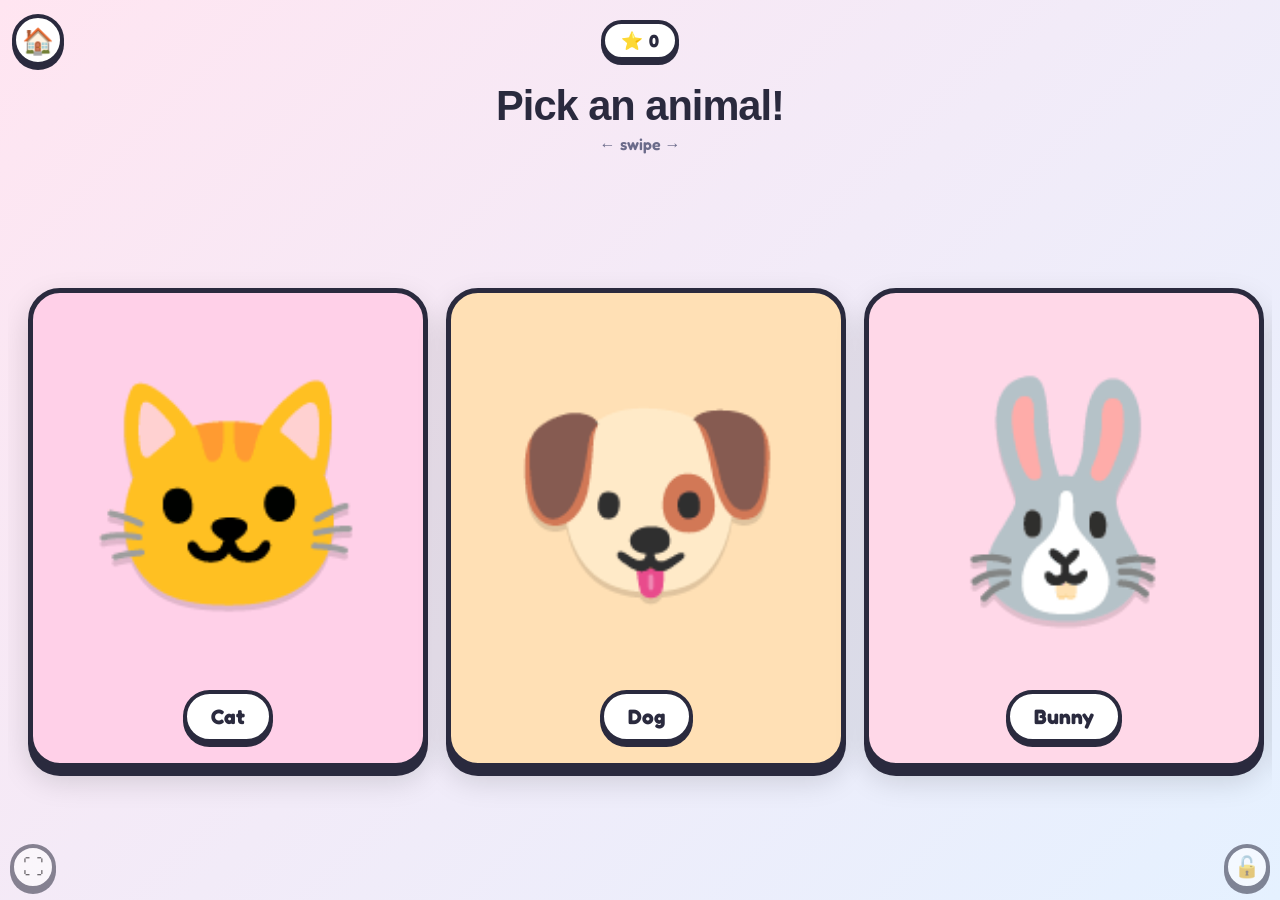
==== commit e0cfdf88: "Update coloring.html" ====
--- a/games/coloring.html
+++ b/games/coloring.html
@@ -70,7 +70,7 @@
 <div class="celebrate" id="celebrate">
   <div class="msg" id="celebrateMsg">YAY!</div>
 </div>
-
+<script src="../js/kiosk.js"></script>
 <script src="../js/coloring.js"></script>
 </body>
 </html>
--- a/css/style.css
+++ b/css/style.css
@@ -1448,3 +1448,453 @@
   .crayon { width: 44px; height: 44px; }
   #coloring .palette { width: 64px; }
 }
+
+/* ============================================================
+   COLORING v4 — Add to end of style.css
+   New: mode toggle, tap-to-fill SVG with separate parts
+   ============================================================ */
+
+/* Mode toggle in the top bar (between back and next buttons) */
+.mode-toggle {
+  display: flex;
+  background: white;
+  border: 4px solid #2a2a3e;
+  border-radius: 999px;
+  box-shadow: 0 4px 0 #2a2a3e;
+  overflow: hidden;
+  padding: 2px;
+  gap: 2px;
+}
+.mode-btn {
+  border: none;
+  background: transparent;
+  font-family: 'Fredoka', sans-serif;
+  font-weight: 700;
+  font-size: 0.9rem;
+  padding: 6px 12px;
+  border-radius: 999px;
+  cursor: pointer;
+  color: #6b6b8a;
+  transition: all 0.2s;
+}
+.mode-btn.active {
+  background: #FFD93D;
+  color: #2a2a3e;
+}
+.mode-btn:active { transform: scale(0.95); }
+
+/* The new SVG animal (replaces the old ghost approach) */
+#animalSvg {
+  position: absolute;
+  inset: 0;
+  width: 100%;
+  height: 100%;
+  z-index: 1;
+}
+
+/* Tappable parts — visual feedback on hover/active */
+.tappable-part {
+  cursor: pointer;
+  transition: fill 0.25s ease-out;
+}
+.tappable-part:active {
+  filter: brightness(1.1);
+}
+.tappable-part.just-filled {
+  animation: partFillPop 0.4s cubic-bezier(0.18, 0.89, 0.32, 1.28);
+  transform-origin: center;
+  transform-box: fill-box;
+}
+@keyframes partFillPop {
+  0%   { transform: scale(1); }
+  40%  { transform: scale(1.06); }
+  100% { transform: scale(1); }
+}
+
+/* Override the old ghost canvas styles — drawCanvas now sits ON TOP of the SVG */
+#ghostCanvas { display: none; } /* old element no longer used */
+#drawCanvas {
+  position: absolute;
+  inset: 0;
+  width: 100%;
+  height: 100%;
+  touch-action: none;
+  z-index: 2;
+  mix-blend-mode: multiply; /* colors blend nicely with the SVG underneath */
+  pointer-events: none; /* default; toggled on by setMode('brush') */
+  opacity: 0.7;
+  transition: opacity 0.2s;
+}
+
+/* ---------- LANDSCAPE: mode toggle stays compact ---------- */
+@media (orientation: landscape) and (max-height: 500px) {
+  .mode-btn {
+    font-size: 0.8rem;
+    padding: 4px 10px;
+  }
+  .mode-toggle {
+    border-width: 3px;
+    box-shadow: 0 3px 0 #2a2a3e;
+  }
+}
+
+/* ============================================================
+   LETTERS TRACING GAME — ADD TO END OF style.css
+   ============================================================ */
+
+/* Letter/number picker grid */
+.letter-grid {
+  flex: 1;
+  display: grid;
+  grid-template-columns: repeat(4, 1fr);
+  gap: 12px;
+  padding: 12px;
+  overflow-y: auto;
+  align-content: start;
+  -webkit-overflow-scrolling: touch;
+}
+.letter-grid::-webkit-scrollbar { display: none; }
+
+.letter-card {
+  aspect-ratio: 1;
+  border-radius: 20px;
+  border: 4px solid #2a2a3e;
+  display: flex;
+  align-items: center;
+  justify-content: center;
+  cursor: pointer;
+  box-shadow: 0 5px 0 #2a2a3e, 0 8px 16px rgba(0,0,0,0.12);
+  transition: transform 0.15s, box-shadow 0.15s;
+}
+.letter-card:active {
+  transform: translateY(3px);
+  box-shadow: 0 2px 0 #2a2a3e, 0 4px 8px rgba(0,0,0,0.12);
+}
+.letter-card-letter {
+  font-family: 'Bowlby One', sans-serif;
+  font-size: clamp(2rem, 9vw, 3rem);
+  color: white;
+  -webkit-text-stroke: 3px #2a2a3e;
+  paint-order: stroke fill;
+}
+
+/* Progress badge */
+.letter-progress {
+  background: white;
+  border: 4px solid #2a2a3e;
+  border-radius: 999px;
+  padding: 8px 18px;
+  font-weight: 700;
+  font-size: 1rem;
+  color: #2a2a3e;
+  box-shadow: 0 4px 0 #2a2a3e;
+  flex: 1;
+  text-align: center;
+  max-width: 200px;
+  margin: 0 auto;
+}
+.letter-progress.done {
+  background: #FFD93D;
+  font-family: 'Bowlby One', sans-serif;
+}
+
+/* Tracing stage (the big drawing area) */
+.tracing-stage {
+  flex: 1;
+  margin: 8px;
+  background: white;
+  border-radius: 28px;
+  border: 5px solid #2a2a3e;
+  box-shadow: 0 6px 0 #2a2a3e;
+  position: relative;
+  overflow: hidden;
+  display: flex;
+  align-items: center;
+  justify-content: center;
+  touch-action: none;
+  min-height: 300px;
+}
+#letterSvg {
+  width: 100%;
+  height: 100%;
+  touch-action: none;
+  display: block;
+}
+
+/* Pulsing start-dot halo */
+.trace-halo {
+  animation: traceHalo 1.2s ease-in-out infinite;
+  transform-origin: center;
+  transform-box: fill-box;
+}
+@keyframes traceHalo {
+  0%, 100% { transform: scale(1); opacity: 0.4; }
+  50% { transform: scale(1.5); opacity: 0.15; }
+}
+
+/* Active guide line glows a bit */
+.guide-active {
+  animation: guidePulse 1.5s ease-in-out infinite;
+}
+@keyframes guidePulse {
+  0%, 100% { opacity: 1; }
+  50% { opacity: 0.5; }
+}
+
+/* Letter navigation controls at the bottom */
+.letter-controls {
+  display: flex;
+  align-items: center;
+  justify-content: center;
+  gap: 16px;
+  padding: 8px 4px 12px;
+  flex-shrink: 0;
+}
+.big-letter-btn {
+  width: 56px;
+  height: 56px;
+  border-radius: 50%;
+  border: 4px solid #2a2a3e;
+  background: white;
+  font-size: 1.5rem;
+  cursor: pointer;
+  box-shadow: 0 4px 0 #2a2a3e;
+  display: flex;
+  align-items: center;
+  justify-content: center;
+}
+.big-letter-btn:active {
+  transform: translateY(3px);
+  box-shadow: 0 1px 0 #2a2a3e;
+}
+.current-letter-display {
+  font-family: 'Bowlby One', sans-serif;
+  font-size: 2.5rem;
+  color: #FF3B6C;
+  -webkit-text-stroke: 3px #2a2a3e;
+  paint-order: stroke fill;
+  min-width: 70px;
+  text-align: center;
+}
+
+/* ---------- LANDSCAPE adjustments ---------- */
+@media (orientation: landscape) and (max-height: 500px) {
+  .letter-grid {
+    grid-template-columns: repeat(7, 1fr);
+    gap: 8px;
+    padding: 8px;
+  }
+  .letter-card-letter { font-size: clamp(1.4rem, 5vh, 2.2rem); }
+  .tracing-stage { min-height: 180px; margin: 4px; }
+  .letter-controls { padding: 4px; gap: 12px; }
+  .big-letter-btn { width: 46px; height: 46px; font-size: 1.2rem; }
+  .current-letter-display { font-size: 2rem; min-width: 56px; }
+  .letter-progress { padding: 6px 14px; font-size: 0.9rem; }
+}
+
+/* ============================================================
+   LETTERS HOME CARD COLOR — append to style.css
+   ============================================================ */
+.game-card.letters { background: #C8F0D8; }
+
+/* ============================================================
+   KIOSK MODE + OLD DEVICE + TABLET SUPPORT
+   ADD TO END OF style.css
+   ============================================================ */
+
+/* ---------- OLD DEVICE: 100dvh fallback ----------
+   Older iOS Safari ignores 100dvh. We set --real-vh from JS.
+   This rule provides the fallback height. */
+body {
+  min-height: 100vh;
+  min-height: var(--real-vh, 100vh);
+}
+@supports (height: 100dvh) {
+  body { min-height: 100dvh; }
+}
+
+/* aspect-ratio fallback for very old Safari (<15) on game cards */
+@supports not (aspect-ratio: 1) {
+  .game-card {
+    height: 0;
+    padding-bottom: 100%; /* makes a square */
+    position: relative;
+  }
+  .game-card > * {
+    position: relative;
+    z-index: 1;
+  }
+}
+
+/* ---------- FULLSCREEN BUTTON (bottom-left corner) ---------- */
+.kiosk-fs-btn {
+  position: fixed;
+  bottom: max(10px, env(safe-area-inset-bottom));
+  left: max(10px, env(safe-area-inset-left));
+  width: 46px;
+  height: 46px;
+  border-radius: 50%;
+  border: 4px solid #2a2a3e;
+  background: white;
+  font-size: 1.3rem;
+  display: flex;
+  align-items: center;
+  justify-content: center;
+  cursor: pointer;
+  box-shadow: 0 4px 0 #2a2a3e;
+  z-index: 9000;
+  opacity: 0.55;
+  transition: opacity 0.2s, transform 0.1s;
+  padding: 0;
+}
+.kiosk-fs-btn:hover { opacity: 1; }
+.kiosk-fs-btn:active {
+  transform: translateY(2px);
+  box-shadow: 0 2px 0 #2a2a3e;
+  opacity: 1;
+}
+
+/* ---------- CHILD LOCK BUTTON (bottom-right corner) ---------- */
+.kiosk-lock-btn {
+  position: fixed;
+  bottom: max(10px, env(safe-area-inset-bottom));
+  right: max(10px, env(safe-area-inset-right));
+  width: 46px;
+  height: 46px;
+  border-radius: 50%;
+  border: 4px solid #2a2a3e;
+  background: white;
+  font-size: 1.3rem;
+  display: flex;
+  align-items: center;
+  justify-content: center;
+  cursor: pointer;
+  box-shadow: 0 4px 0 #2a2a3e;
+  z-index: 10001; /* ABOVE the shield, so it stays tappable when locked */
+  opacity: 0.55;
+  transition: opacity 0.2s, transform 0.1s, background 0.2s;
+  padding: 0;
+  -webkit-user-select: none;
+  user-select: none;
+  -webkit-touch-callout: none;
+}
+.kiosk-lock-btn:hover { opacity: 1; }
+.kiosk-lock-btn.locked {
+  opacity: 1;
+  background: #FFD93D;
+  animation: lockGlow 2s ease-in-out infinite;
+}
+@keyframes lockGlow {
+  0%, 100% { box-shadow: 0 4px 0 #2a2a3e, 0 0 0 0 rgba(255, 217, 61, 0.5); }
+  50% { box-shadow: 0 4px 0 #2a2a3e, 0 0 0 8px rgba(255, 217, 61, 0); }
+}
+
+/* ---------- THE SHIELD (blocks taps when locked) ---------- */
+.kiosk-shield {
+  position: fixed;
+  inset: 0;
+  z-index: 10000; /* below the lock button, above everything else */
+  display: none;
+  background: transparent;
+  touch-action: none;
+}
+.kiosk-shield.active {
+  display: block;
+}
+
+/* ---------- HOLD-TO-UNLOCK HINT ---------- */
+.kiosk-hold-hint {
+  position: fixed;
+  bottom: 70px;
+  right: 10px;
+  z-index: 10002;
+  display: none;
+  flex-direction: column;
+  align-items: center;
+  gap: 6px;
+  pointer-events: none;
+}
+.kiosk-hold-hint.active {
+  display: flex;
+}
+.kiosk-hold-ring {
+  width: 50px;
+  height: 50px;
+  border-radius: 50%;
+  border: 5px solid rgba(42, 42, 62, 0.2);
+  border-top-color: #FF3B6C;
+  /* animation set inline by JS: kioskHoldFill 2s */
+}
+@keyframes kioskHoldFill {
+  from { transform: rotate(0deg); border-top-color: #FF3B6C; }
+  to { transform: rotate(1080deg); border-top-color: #6BCB77; }
+}
+.kiosk-hold-text {
+  background: #2a2a3e;
+  color: white;
+  font-family: 'Fredoka', sans-serif;
+  font-weight: 700;
+  font-size: 0.8rem;
+  padding: 6px 12px;
+  border-radius: 999px;
+  white-space: nowrap;
+}
+
+/* ============================================================
+   TABLET SUPPORT (iPad and larger)
+   ============================================================ */
+@media (min-width: 768px) and (orientation: portrait) {
+  /* Bigger, more spacious layout on tablets */
+  .title { font-size: clamp(4rem, 14vw, 7rem); }
+  .games-grid {
+    max-width: 700px;
+    gap: 24px;
+  }
+  .game-card .emoji { font-size: clamp(4rem, 14vw, 6rem); }
+  .game-card .label { font-size: 1.4rem; }
+  .star-display { font-size: 1.6rem; padding: 16px 30px; }
+
+  /* Letter grid: more columns on tablet */
+  .letter-grid {
+    grid-template-columns: repeat(5, 1fr);
+    gap: 18px;
+    max-width: 700px;
+    margin: 0 auto;
+  }
+
+  .icon-btn { width: 62px; height: 62px; font-size: 1.9rem; }
+  .crayon { width: 70px; height: 70px; }
+  .kiosk-fs-btn, .kiosk-lock-btn { width: 56px; height: 56px; font-size: 1.5rem; }
+}
+
+@media (min-width: 1024px) and (orientation: landscape) {
+  /* Large landscape tablet / desktop */
+  .games-grid {
+    grid-template-columns: repeat(3, 1fr);
+    max-width: 800px;
+    gap: 24px;
+  }
+  .game-card .emoji { font-size: 4rem; }
+  .game-card .label { font-size: 1.3rem; }
+  .letter-grid {
+    grid-template-columns: repeat(7, 1fr);
+    max-width: 900px;
+    margin: 0 auto;
+  }
+  .animal-card { max-width: 400px; }
+}
+
+/* ============================================================
+   OLD / SMALL DEVICES (iPhone 6/7/8, SE - width 320-375)
+   ============================================================ */
+@media (max-width: 375px) {
+  .title { font-size: clamp(2.4rem, 11vw, 3.5rem); }
+  .games-grid { gap: 12px; }
+  .game-card .emoji { font-size: clamp(2.4rem, 12vw, 3.5rem); }
+  .game-card .label { font-size: 0.95rem; }
+  .star-display { font-size: 1.1rem; padding: 10px 18px; }
+  .icon-btn { width: 46px; height: 46px; font-size: 1.4rem; }
+  .crayon { width: 50px; height: 50px; }
+  .letter-grid { grid-template-columns: repeat(4, 1fr); gap: 8px; }
+  .mode-toggle .mode-btn { font-size: 0.8rem; padding: 5px 9px; }
+}
